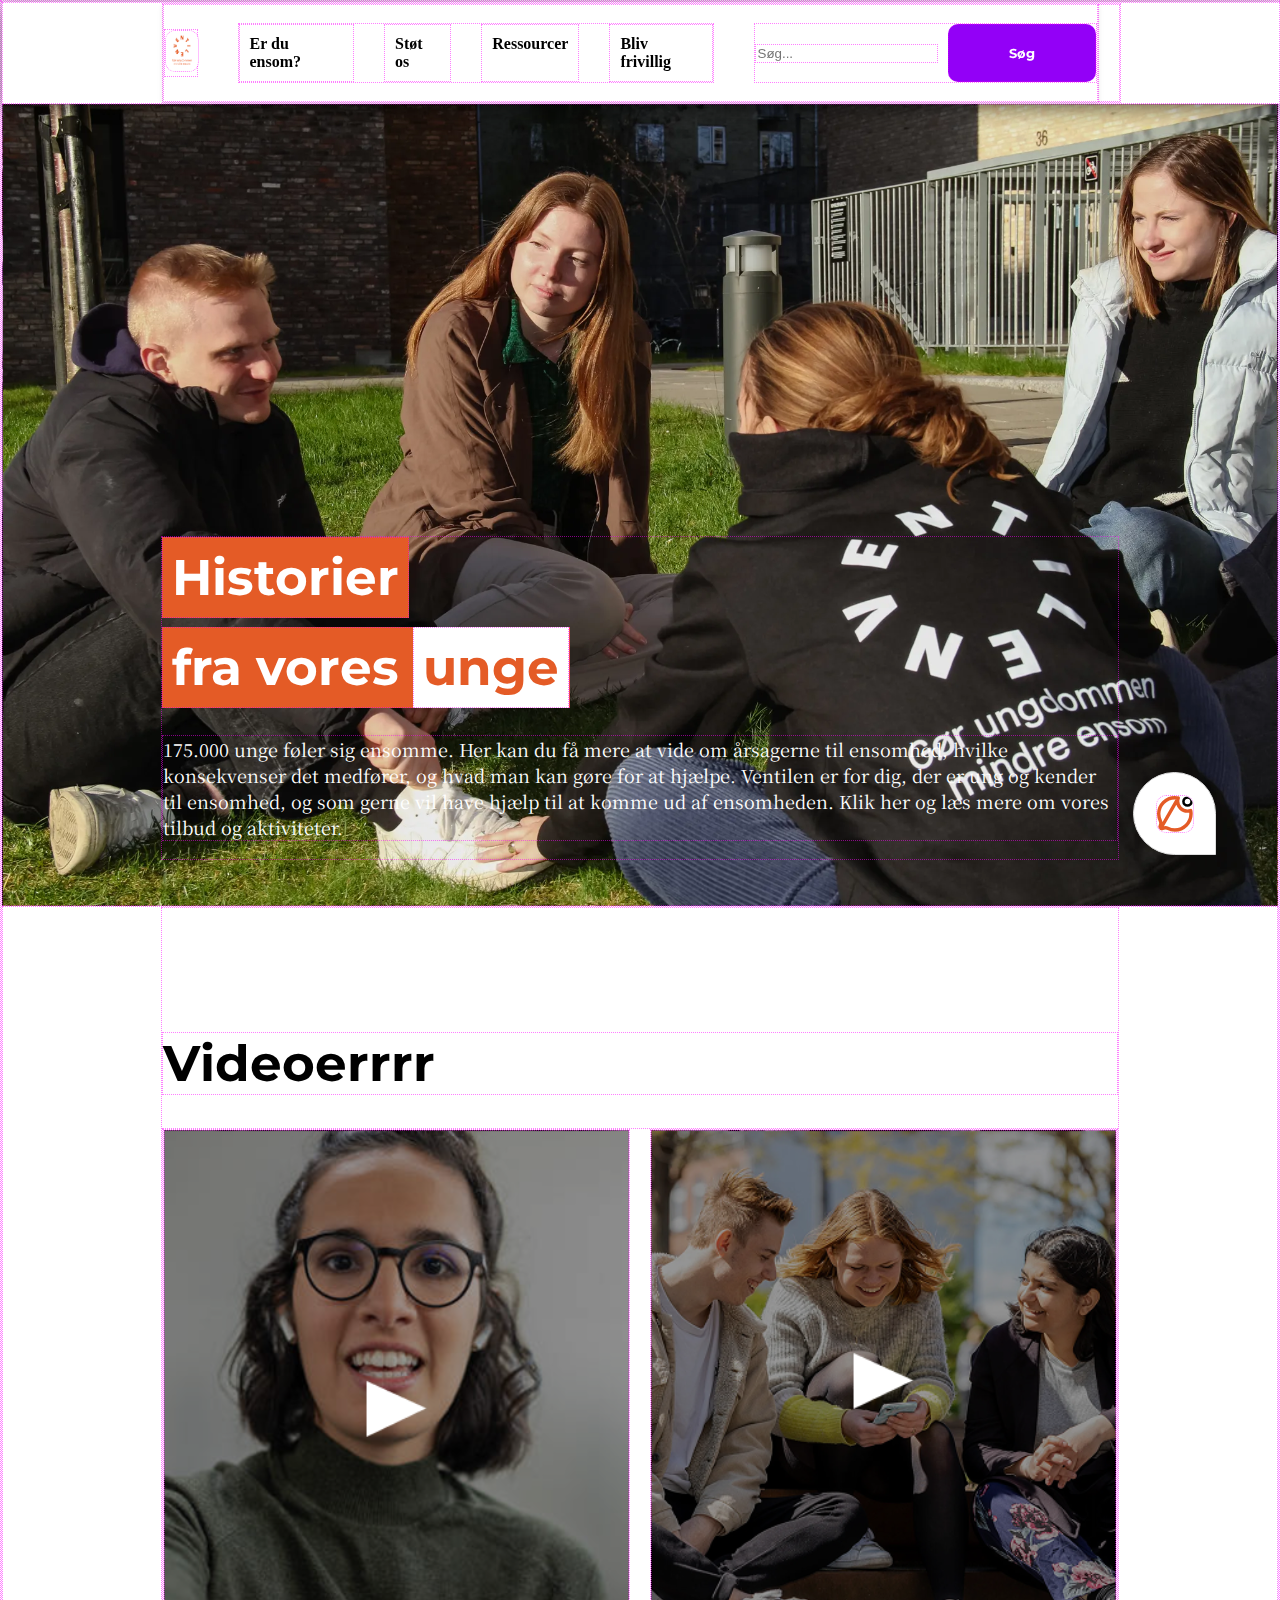
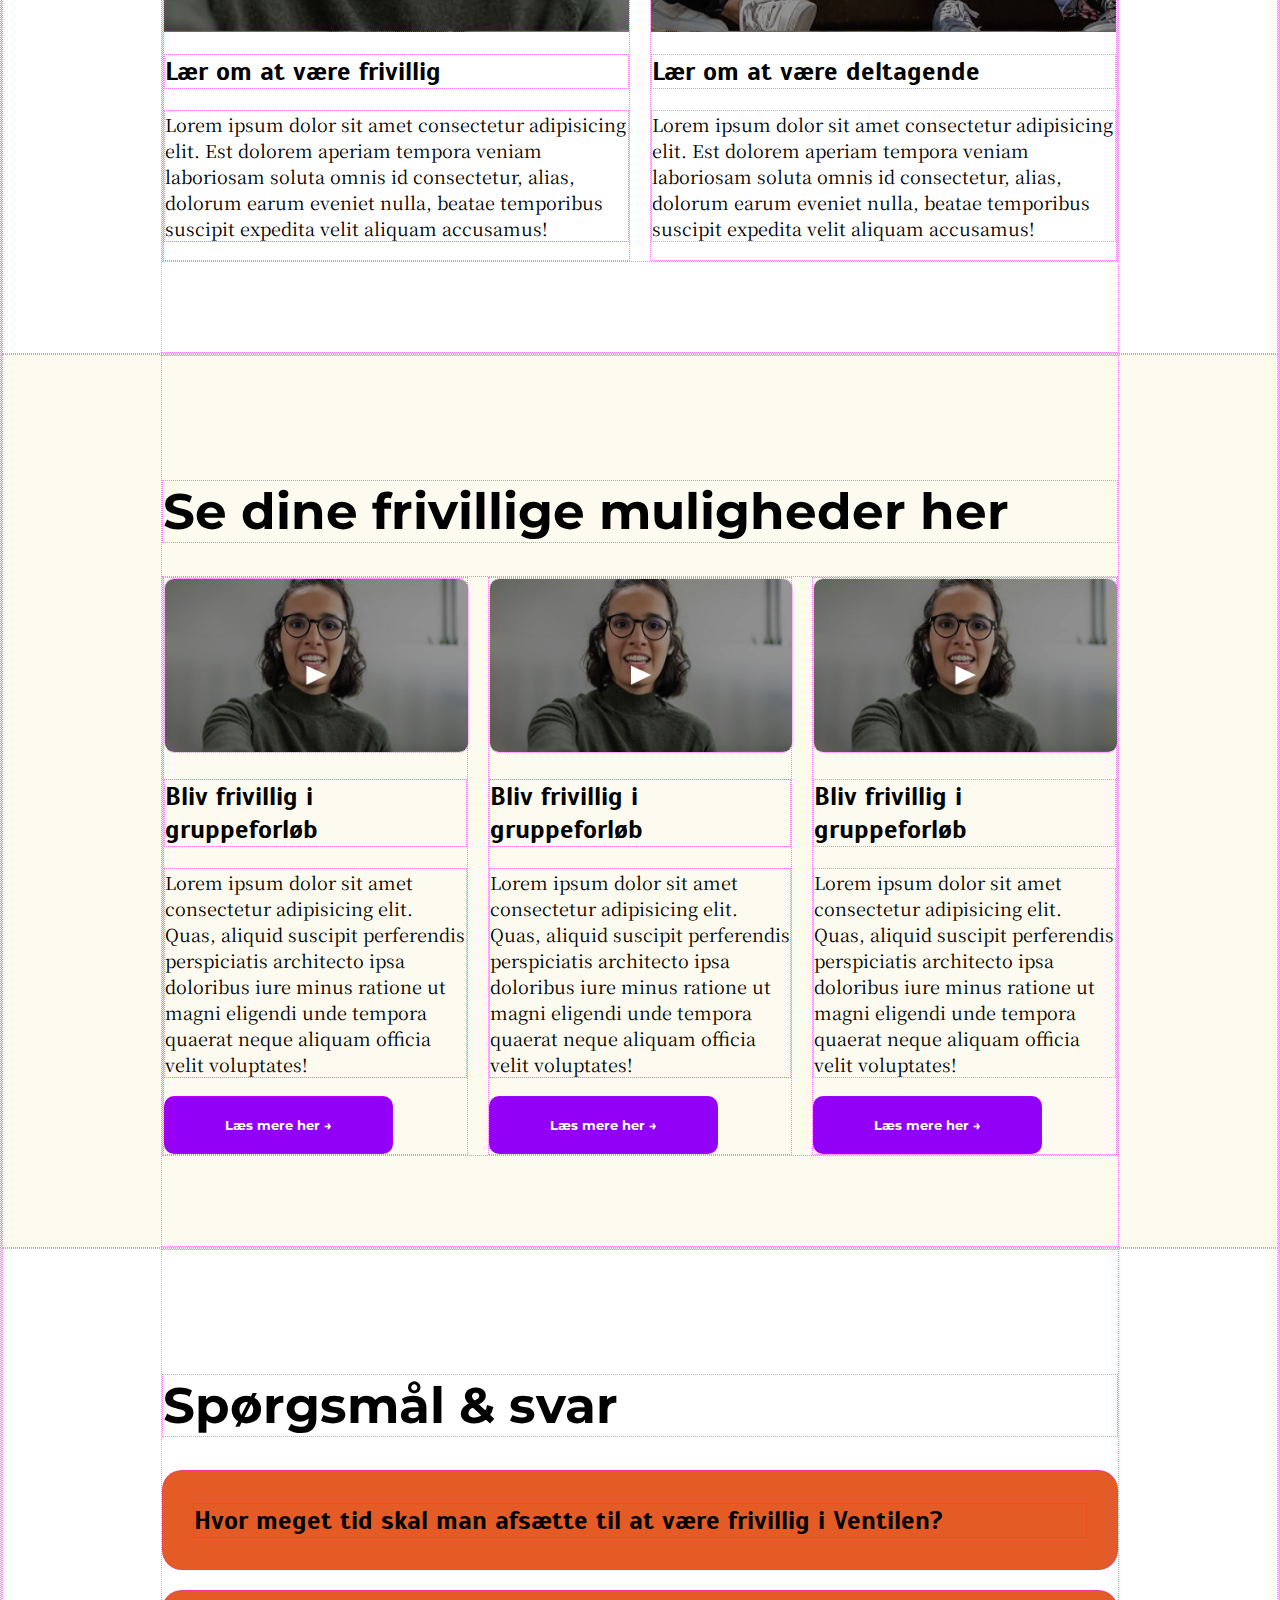
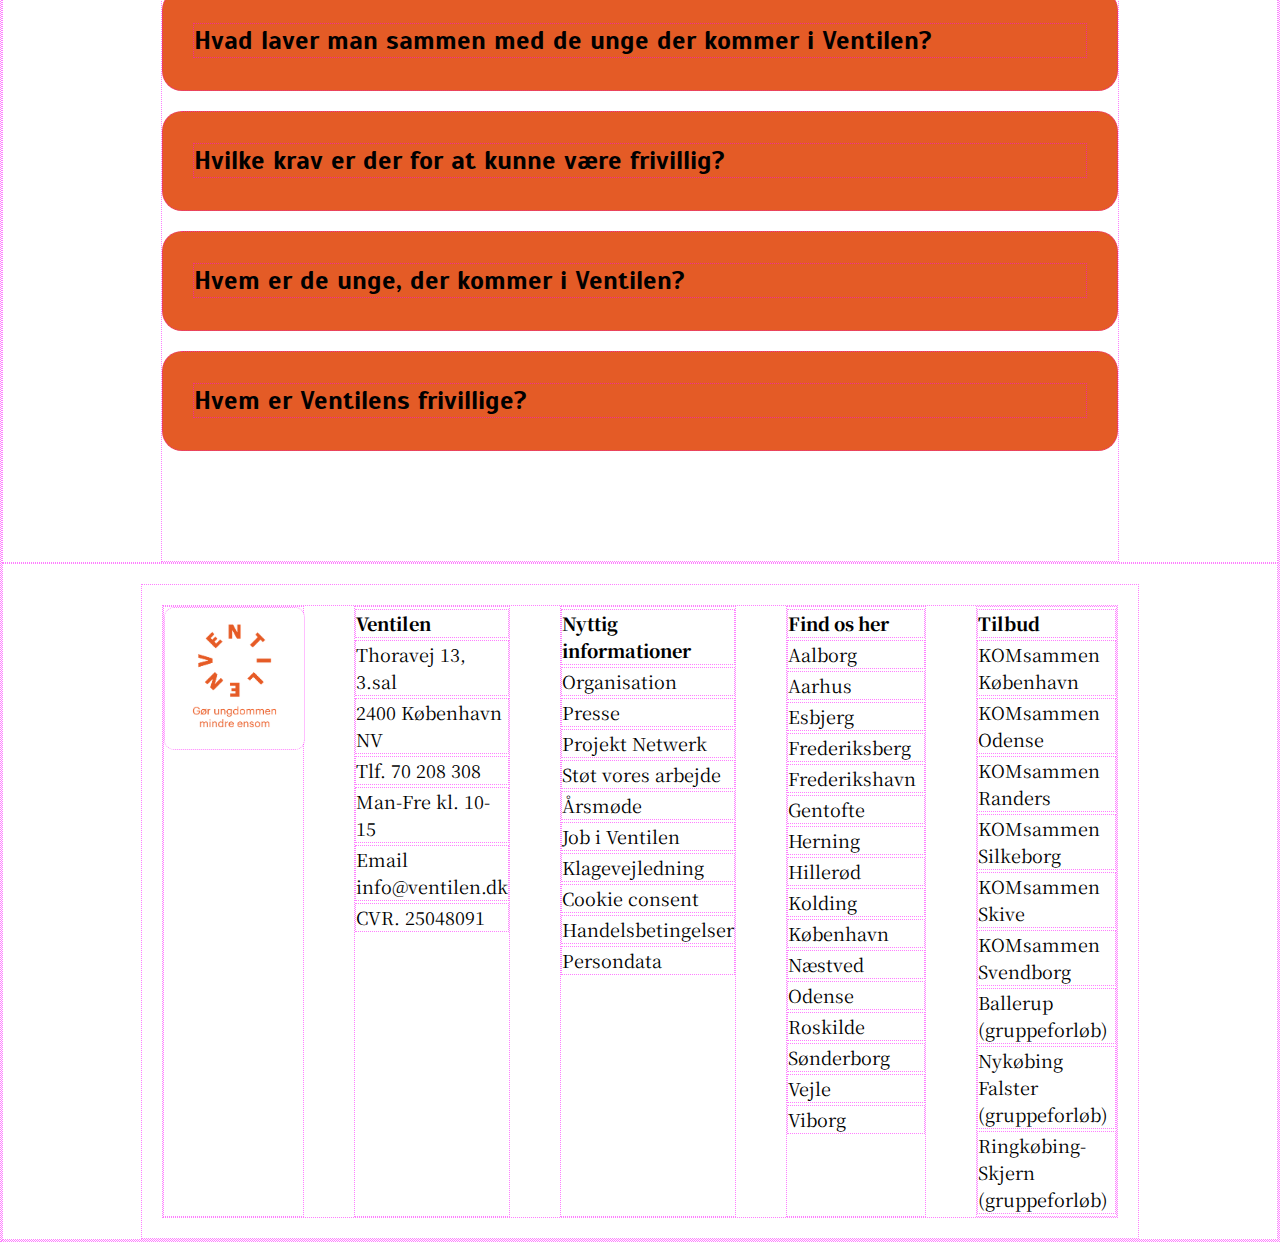
==== underside.html @ 8ce6a54a "Jeps" ====
<!DOCTYPE html>
<html lang="en">

<head>
    <script defer src="chatbox.js"></script>
    <script src="ilyas.js" defer></script>
    <script src="pernille.js" defer></script>
    <meta charset="UTF-8">
    <meta name="viewport" content="width=device-width, initial-scale=1.0">
    <title>Ventilen Forside Bogorm</title>
    <link rel="stylesheet" href="mainstylesheet.css">
    <link rel="preconnect" href="https://fonts.googleapis.com">
    <link rel="preconnect" href="https://fonts.gstatic.com" crossorigin>
    <link
        href="https://fonts.googleapis.com/css2?family=Montserrat:ital,wght@0,100..900;1,100..900&family=Noto+Serif+SC:wght@200..900&family=Scada:ital,wght@0,400;0,700;1,400;1,700&display=swap"
        rel="stylesheet">
</head>

<body>
    <!--Ilyas Start DON'T TOUCH-->
    <header>
        <section>
            <nav class="ilyasnav">
                <div class="ilyasnav__logo">
                    <img src="images/logo.png" alt="Logo">
                </div>
                <ul class="ilyasnav__menu">
                    <li class="ilyasnav__item ilyasnav__dropdown">Er du ensom?
                        <ul class="ilyasdropdown ilyasdropdown--ensom"></ul>
                    </li>
                    <li class="ilyasnav__item ilyasnav__dropdown">Støt os
                        <ul class="ilyasdropdown ilyasdropdown--stot"></ul>
                    </li>
                    <li class="ilyasnav__item ilyasnav__dropdown">Ressourcer
                        <ul class="ilyasdropdown ilyasdropdown--ressourcer"></ul>
                    </li>
                    <li class="ilyasnav__item ilyasnav__dropdown">Bliv frivillig
                        <ul class="ilyasdropdown ilyasdropdown--frivillig"></ul>
                    </li>
                </ul>
                <div class="ilyasnav__search">
                    <input type="text" id="ilyassearchInput" placeholder="Søg...">
                    <button id="ilyassearchBtn">Søg</button>
                </div>
            </nav>

            <div id="ilyasmessageBox" class="ilyasmessageBox"></div>

            <script src="ilyasuno.js"></script>

        </section>
    </header>
    <!--Ilyas Slut-->

    <div id="HeroSlideShow" class="HeroSlideShowTwo">
        <section>
            <h1>Historier</h1>
            <h1>fra vores <b>unge</b></h1>
            <p>175.000 unge føler sig ensomme. Her kan du få mere at vide om årsagerne til ensomhed, hvilke konsekvenser
                det medfører, og hvad man kan gøre for at hjælpe. Ventilen er for dig, der er ung og kender til
                ensomhed, og som gerne vil have hjælp til at komme ud af ensomheden. Klik her og læs mere om vores
                tilbud og aktiviteter.</p>
        </section>
    </div>

    <div class="videosektion">
        <section>
            <h1>Videoerrrr</h1>
            <div class="videosektion__flexbox">
                <div>
                    <div class="videosektion_video__one"></div>
                    <h2>Lær om at være frivillig</h2>
                    <p>Lorem ipsum dolor sit amet consectetur adipisicing elit. Est dolorem aperiam tempora veniam
                        laboriosam soluta omnis id consectetur, alias, dolorum earum eveniet nulla, beatae temporibus
                        suscipit expedita velit aliquam accusamus!</p>
                </div>

                <div>
                    <div class="videosektion_video__two"></div>
                    <h2>Lær om at være deltagende</h2>
                    <p>Lorem ipsum dolor sit amet consectetur adipisicing elit. Est dolorem aperiam tempora veniam
                        laboriosam soluta omnis id consectetur, alias, dolorum earum eveniet nulla, beatae temporibus
                        suscipit expedita velit aliquam accusamus!</p>
                </div>
            </div>
        </section>
    </div>

    <div class="frivilligemuligheder">
        <section>
            <h1>Se dine frivillige muligheder her</h1>
            <div class="frivilligemuligheder__flexbox">
                <div>
                    <img src="images/video1.png" alt="billed">
                    <h2>Bliv frivillig i gruppeforløb</h2>
                    <p>Lorem ipsum dolor sit amet consectetur adipisicing elit. Quas, aliquid suscipit perferendis
                        perspiciatis architecto ipsa doloribus iure minus ratione ut magni eligendi unde tempora quaerat
                        neque aliquam officia velit voluptates!</p>
                    <button>Læs mere her →</button>
                </div>
                <div>
                    <img src="images/video1.png" alt="billed">
                    <h2>Bliv frivillig i gruppeforløb</h2>
                    <p>Lorem ipsum dolor sit amet consectetur adipisicing elit. Quas, aliquid suscipit perferendis
                        perspiciatis architecto ipsa doloribus iure minus ratione ut magni eligendi unde tempora quaerat
                        neque aliquam officia velit voluptates!</p>
                    <button>Læs mere her →</button>
                </div>
                <div>
                    <img src="images/video1.png" alt="billed">
                    <h2>Bliv frivillig i gruppeforløb</h2>
                    <p>Lorem ipsum dolor sit amet consectetur adipisicing elit. Quas, aliquid suscipit perferendis
                        perspiciatis architecto ipsa doloribus iure minus ratione ut magni eligendi unde tempora quaerat
                        neque aliquam officia velit voluptates!</p>
                    <button>Læs mere her →</button>
                </div>
            </div>
        </section>
    </div>

    <!--Pernille start - Sektion FAQ-->
    <div class="faq-div">
        <section class="faq-section">

            <h1>Spørgsmål & svar</h1>


            <div class="faq-container">
                <h2 class="question">Hvor meget tid skal man afsætte til at være frivillig i Ventilen?</h2>
                <p class="answer">Vores forventninger er, at man tager ca. to vagter om måneden af 2-3 timers varighed,
                    deltager i et frivilligmøde hver måned og deltager i supervision hver anden måned og deltager i
                    supervision hver måned som udgangspunkt. Nogle måneder er der derudvoer nationale arrangementer og
                    kurser. Som ny frivillig skal man derudover på en uddannelsesdag (en hel lørdag), før man kan
                    begynde at have kontakt med de unge. Uddannelsesdagen giver dig de nødvendige redskaber og den
                    nødvendige viden for at kunne starte i Ventilen, så vi sikrer os, at du føler dig godt klædt på til
                    mødet med de unge. Ca. tre-seks måneder efter denne uddannelsesdag skal man som frivillige deltage i
                    en uddannelsesweekend, hvor man yderligere bliver klædt på til opgaven som frivillig i Ventilen.
                    Timeantallet, vi forventer, man bruger, er derfor et gennemsnit, da der i nogle måneder vi være mere
                    at lave end andre måneder. Som lokal frivillig har man i fællesskab med de andre frivillige ansvar
                    for at lave vagtplaner, lokalt SoMe- og pressearbejde og have styr på økonomien. Hvem der gør hvad,
                    bestemmer den enkelte lokale frivilliggruppe.</p>
            </div>


            <div class="faq-container">
                <h2 class="question">Hvad laver man sammen med de unge der kommer i Ventilen?</h2>
                <p class="answer">En typisk åbningsgang i Ventilen varer to-tre timer. Det er de frivilliges opgave at
                    planlægge, hvad der skal ske ved hver åbningsgang. Ventilen benytter aktiviteter som metode, så
                    derfor skal der altid laves en eller anden aktivitet sammen med de unge, der kommer i tilbuddet. Det
                    kan være at man laver mad sammen, at man tager i biografen sammen, at man går en tur sammen eller
                    laver en bevægelsesaktivitet sammen. Fælles for alle aktiviteter er, at det er aktiviteter man også
                    ville kunne lave med andre uden for Ventilen. Derudover forsøger de frivillige at benytte
                    lokalområdets faciliteter så meget som muligt, for at give de unge et indblik i, hvad man som ung
                    kan lave i sit lokalområde. Der er også mulighed for at de unge selv kan komme med forslag og ønsker
                    til aktiviteter, så vi hele tiden sikrer os, at valget af aktiviteter er interessant og relevant for
                    de unge, der benytter sig at Ventilens tilbud.</p>
            </div>

            <div class="faq-container">
                <h2 class="question">Hvilke krav er der for at kunne være frivillig?</h2>
                <p class="answer">Som lokal frivillig i Ventilen skal du være mellem 17 og 35 år. Ventilen har et
                    princip om ung-til-ung, så de frivillige kan møde de unge i øjenhøjde. Vi har mange forskellige
                    frivillige i Ventilen. Nogen studerer, andre arbejder i et håndværksfag eller er uddannet pædagoger.
                    Alle er velkomne som frivillige i Ventilen! Man kan dog ikke have ungekontakt, hvis man til dagligt
                    arbejder professionelt med Ventilens Danmarks målgruppe. Ved tvivlsspørgsmål så kontakt Ventilen
                    Danmarks sekretariat via info@ventilen.dk eller 70 208 308.</p>
            </div>

            <div class="faq-container">
                <h2 class="question">Hvem er de unge, der kommer i Ventilen?</h2>
                <p class="answer">De unge i Ventilen er alle slags unge fra hele landet. Fælles for dem er, at
                    ensomheden er deres primære udfordring og de søger derfor et trygt fællesskab at indgå i. De fleste
                    af de unge er på landsplan mellem 19-24 år og de fordeler sig nogenlunde lige i forhold til køn.</p>
            </div>

            <div class="faq-container">
                <h2 class="question">Hvem er Ventilens frivillige?</h2>
                <p class="answer">Ventilens frivillige er unge mennesker mellem 17 og 35 år. De fleste frivillige er i
                    starten eller midten af 20’erne. Mange frivillige er under uddannelse og der er også en del på
                    arbejdsmarkedet inden for mange forskellige fagområder. Der er derfor ikke én bestemt type af
                    frivillige i Ventilen, men mange forskellige unge med forskellige baggrunde. Fælles for dem er, at
                    de alle sammen har lyst til at gøre en forskel for unge, der føler sig ensomme, at de værdsætter
                    fællesskabet og de gode oplevelser, og at de prioriterer at bruge en portion af deres fritid på at
                    engagere sig i det frivillige arbejde i Ventilen. Ventilen er summen af sine frivillige, og de er
                    derfor vigtige grundsten i Ventilens arbejde for at gøre ungdommen mindre ensom.</p>
            </div>

        </section>
    </div>

    <!--Pernille slut - Sektion FAQ-->

    <div id="chatbox">
        <img src="images/chatsvg.svg" id="chatbox__chaticon" onclick="openUp()">
        <div id="chatbox__closeandlogo">
            <a onclick="openUp()">X</a>
            <img src="images/ventilenisoleret.svg">
        </div>
        <div id="chatbox__messagesection">

        </div>
        <div id="chatbox__write">
            <form onsubmit="addMessageYou(event)">
                <input type="text" id="chatbox__writeinput" placeholder="Skriv her..." />
                <button type="submit">Send</button>
            </form>
        </div>
    </div>

    <footer class="footer">
        <section class="footer-container">

            <div class="footer-right">


                <div class="footer-column left">
                    <img src="images/ventilenlogo.png" alt="Billede af Ventilens logo">
                </div>

                <div class="footer-column">
                    <p style="font-weight: 800;">Ventilen</p>
                    <p>Thoravej 13, 3.sal</p>
                    <p>2400 København NV</p>
                    <p>Tlf. 70 208 308</p>
                    <p>Man-Fre kl. 10-15</p>
                    <p>Email info@ventilen.dk</p>
                    <p>CVR. 25048091</p>
                </div>

                <div class="footer-column">
                    <p style="font-weight: 800;">Nyttig informationer</p>
                    <p>Organisation</p>
                    <p>Presse</p>
                    <p>Projekt Netwerk</p>
                    <p>Støt vores arbejde</p>
                    <p>Årsmøde</p>
                    <p>Job i Ventilen</p>
                    <p>Klagevejledning</p>
                    <p>Cookie consent</p>
                    <p>Handelsbetingelser</p>
                    <p>Persondata</p>

                </div>

                <div class="footer-column">
                    <p style="font-weight: 800;">Find os her</p>
                    <p>Aalborg</p>
                    <p>Aarhus</p>
                    <p>Esbjerg</p>
                    <p>Frederiksberg</p>
                    <p>Frederikshavn</p>
                    <p>Gentofte</p>
                    <p>Herning</p>
                    <p>Hillerød</p>
                    <p>Kolding</p>
                    <p>København</p>
                    <p>Næstved</p>
                    <p>Odense</p>
                    <p>Roskilde</p>
                    <p>Sønderborg</p>
                    <p>Vejle</p>
                    <p>Viborg</p>
                </div>

                <div class="footer-column">
                    <p style="font-weight: 800;">Tilbud</p>
                    <p>KOMsammen København</p>
                    <p>KOMsammen Odense</p>
                    <p>KOMsammen Randers</p>
                    <p>KOMsammen Silkeborg</p>
                    <p>KOMsammen Skive</p>
                    <p>KOMsammen Svendborg</p>
                    <p>Ballerup (gruppeforløb)</p>
                    <p>Nykøbing Falster (gruppeforløb)</p>
                    <p>Ringkøbing-Skjern (gruppeforløb)</p>

                </div>
            </div>
        </section>
    </footer>
</body>

</html>
---- mainstylesheet.css ----
/* Kommentar */
/* Style Style REGLER */
html,
body {
    margin: 0;
    padding: 0;
}

p {
    /* Brødtekst regl */
    font-family: "Noto Serif SC", serif;
    font-weight: normal;
    font-size: 18px;
}

h1 {
    /* Overskrift regl */
    font-family: "Montserrat", sans-serif;
    font-weight: bold;
    font-size: 50px;
}

h2 {
    /* Mellemrubrik til brødteskt regl */
    font-family: "Scada", sans-serif;
    font-weight: bold;
    font-size: 26px;
}

button {
    font-family: "Montserrat", sans-serif;
    font-weight: bold;
    padding: 20px 60px 20px 60px;
    border-radius: 10px;
    background-color: #9300F7;
    color: white;
}

img {
    max-width: 100%;
    max-height: 100%;
    border-radius: 10px;
}

svg {
    max-width: 100%;
    max-height: 100%;
}

/* ----------------- */


/* Ilyas start DON'T TOUCH*/
.ilyasbody {
    margin: 0;
    font-family: Arial, sans-serif;
    background-color: #f6f6f6;
  }
  
  .ilyasnav {
    display: flex;
    justify-content: center;
    align-items: center;
    gap: 40px;
    background-color: #ffffff;
    box-shadow: 0 2px 6px rgba(0,0,0,0.1);
    position: relative;
    z-index: 10;
    padding: 10px 0;
  }
  
  .ilyasnav__logo img {
    height: 40px;
    margin-right: 30px;
  }
  
  .ilyasnav__menu {
    display: flex;
    gap: 30px;
    list-style: none;
    padding: 0;
    margin: 0;
  }
  
  .ilyasnav__item {
    position: relative;
    padding: 10px;
    cursor: pointer;
    font-weight: bold;
    transition: color 0.3s ease;
  }
  
  .ilyasnav__item:hover {
    color: #000000;
  }
  
  .ilyasdropdown {
    display: none;
    position: absolute;
    top: 40px;
    left: 0;
    background-color: #ffffff;
    border: 1px solid #ddd;
    padding: 10px;
    min-width: 200px;
    box-shadow: 0 2px 8px rgba(0,0,0,0.1);
    z-index: 100;
  }
  
  .ilyasnav__item:hover .ilyasdropdown,
  .ilyasdropdown:hover {
    display: block;
  }
  
  .ilyasdropdown__item {
    padding: 8px;
    display: flex;
    align-items: center;
    gap: 10px;
    transition: background 0.3s ease;
  }
  

  .ilyasdropdown__item.highlight {
    background-color: #fff481; 
    color: #000000; 
  }
  
  .ilyasdropdown__item:hover {
    background-color: #eef9ff;
  }
  
  .ilyasdropdown__img {
    width: 40px;
    height: 40px;
    object-fit: contain;
    border-radius: 5px;
    transition: transform 0.3s ease;
  }
  
  .ilyasdropdown__img:hover {
    transform: scale(1.1);
  }
  
  .ilyasnav__search {
    display: flex;
    align-items: center;
    gap: 10px;
  }
  
  .ilyasmessageBox {
    text-align: center;
    padding: 10px;
    color: red;
    font-weight: bold;
  }
  
  
/* Ilyas slut */

/*Pernille style starter her for FAQ */

.faq-div {
    background-color: #FFFFFF;
}

.faq-section {
    padding: 10vh 0vh 10vh 0vh;
    flex-direction: column;
}

.question {
    cursor: pointer;
}

.faq-container {
    background-color: #E45B26;
    border-radius: 20px;
    padding: 10px 30px 10px 30px;
    margin-bottom: 20px;
    transition: opacity 0.2s ease 
}

.faq-container:hover:not(.active) {
    background: #f6a484; /*farve når musen holdes hen over boksen */
}

.faq-container.active {
    background-color: #E45B26;
}

.answer {
    display: none;
    margin-top: 10px; /*afstand fra tekst og overskrift*/
    color: #000000; /*farve på paragraph teksten inden i boksen*/
}

/*Pernille style slutter her for FAQ */

* {border: 1px dotted rgb(255, 0, 255, 0.5);}

.videosektion section {
    padding: 10vh 0vh 10vh 0;
    display: flex;
    flex-direction: column;
}

.videosektion section div {
    flex: 1;
}

.videosektion__flexbox {
    display: flex;
    flex-direction: row;
    gap: 20px;
}

.videosektion_video__one {
    background-image: url(images/video1.png);
    background-size: cover;
    background-position: center;
    height: 500px;
    margin-bottom: 20px;
}
.videosektion_video__two {
    background-image: url(images/video2.png);
    background-size: cover;
    background-position: center;
    height: 500px;
    margin-bottom: 20px;
}

.frivilligemuligheder {
    background-color: #FDFBEF;
}

.frivilligemuligheder section {
    padding: 10vh 0vh 10vh 0vh;
    display: flex;
    flex-direction: column;
}

.frivilligemuligheder__flexbox {
    display: flex;
    flex-direction: row;
    gap: 20px;
}

header {
    z-index: 9999;
    filter: drop-shadow(0px 5px 10px rgb(0, 0, 0, 0.5));
    background-color: white;
    height: 100px;
    width: 100%;
    display: flex;
    justify-content: center;

}

section {
    /* ALT INDHOLD HAR SAMME BREDTE, ÆNDRE MIG HVIS DU VIL ÆNDRE HELE BREDTEN */
    width: 75%;
    margin: 0 auto;
    display: flex;
}

header section div {
    flex: 1;
    align-content: center;
}

#HeroSlideShow {
    background-image: url(images/Ventilen-6041-scaled.webp);
    background-size: cover;
    background-position: center;
    height: 800px;
    display: flex;
    flex-direction: column;
    justify-content: flex-end;
}

#HeroSlideShow section {
    display: flex;
    flex-direction: column;
    gap: 1vh;
    justify-content:first baseline;
    align-items: start;
    margin-bottom: 5vh;
    color: white;
}

#HeroSlideShow section h1 {
    margin: 0;
    display: inline-block;
    background-color: #E45B26;
    color: white;
    padding: 1vh;
}

#HeroSlideShow section b {
    margin-right: -1vh;
    font-weight: bold;
    background-color: white;
    color: #E45B26;
    padding: 1vh;
}

.HeroSlideShowTwo {
    background-image: url(images/IMG_6081.webp) !important;
}

#DeltagEllerFrivilligSektion {
    text-align: center;
    display: flex;
    flex-direction: row;
    justify-content: center;
    align-content: center;
    margin: auto;
    background-color: #FDFBEF;
    padding: 10vh 0 10vh 0;
    width: 100%;
}

#DeltagEllerFrivilligSektion__Sektioner img {
    height: 350px;
    width: 100%;
    object-fit: cover;
    object-position: 0% 35%;
}

#DeltagEllerFrivilligSektion section {
    display: flex;
    flex-direction: column;
}


#DeltagEllerFrivilligSektion__Sektioner {
    display: flex;
    flex-direction: row;
    gap: 20px;
    text-align: left;
}

#DeltagEllerFrivilligSektion__Sektioner div {
    flex: 1;
    background-color: orange;
    color: white;
    border-radius: 2vh;
    padding: 4vh 2vh 4vh 2vh;
}

#HistorieFraFrivilligSektion {
    padding: 10vh 0 10vh 0;
    display: flex;
    flex-direction: row;
    width: 100%;
}

#HistorieFraFrivilligSektion section div {
    display: flex;
    flex-direction: column;
    align-content: center;
    justify-content: center;
    flex: 1;
}

#HistorieFraFrivilligSektion section>div:nth-child(2) {
    padding-left: 5vh;
}

#OmVentilenSektion {
    width: 100%;
    background-color: #E45B26;
    color: white;
    padding: 10vh 0 10vh 0;
}

#OmVentilenSektion section {
    display: flex;
    flex-direction: column;
}

#OmVentilenSektion button {
    width: 30%;
}

#OmVentilenSektion__Image {
    background-image: url(images/billederafdeunge.webp);
    background-size: cover;
    background-position: 0% 25%;
    height: 400px;
    border-radius: 10px;
}

/* Chat box... */
#chatbox {
    padding: .5vh;
    width: 8vh;
    height: 8vh;
    background-color: white;
    border-radius: 10vh 10vh 0vh 10vh;
    position: fixed;
    right: 5%;
    bottom: 5%;
    display: flex;
    flex-direction: column;
    text-align: center;
    transition: all cubic-bezier(.81, .15, .47, 1.57) .5s;
    border: 1px solid gainsboro;
}


#chatbox.chatbox__udvidet {
    border: 5px solid black;
    padding: 5vh;
    width: 80vh;
    height: 60vh;
}

#chatbox div {
    transform: scale(0);
    display: none;
}

#chatbox.chatbox__udvidet div {
    transform: scale(1);
    display: flex;
}

#chatbox__chaticon {
    max-width: 50%;
    max-height: 50%;
    margin: auto;
    display: flex;
}

#chatbox__closeandlogo {
    height: 10vh;
    display: none;
    justify-content: space-between;
    margin-bottom: 50px;
}

#chatbox__write {
    height: 5vh;
    display: flex;
    flex-direction: row;
}


#chatbox input {
    width: 90%;
    border: 0px solid;
    outline: none;
    padding: 1vh;
    background-color: gainsboro;
    border-radius: 1vh 0vh 0vh 1vh;

}

#chatbox__write input {
    flex: 75%;
}


#chatbox__write button {
    padding: 2vh;
    width: 25%;
    flex: 25%;
    border-radius: 0vh 1vh 1vh 0vh;
}

#chatbox__write form {
    width: 100%;
    display: flex;
    flex-direction: row;
}

#chatbox__messagesection {
    flex: 50%;
    width: 100%;
    margin-bottom: 20px;
    overflow-y: scroll;
    overflow-x: hidden;
    flex-direction: column;
    display: flex;
    justify-content: flex-start;
    align-content: flex-start;
}

#chatbox__messagesection::-webkit-scrollbar {
    width: 0;
    /* Remove scrollbar width */
    height: 0;
    /* Remove scrollbar height */
}

.chatbox__messagerobot {
    margin-right: 20px;
    border-radius: 1.5vh;
    animation: messagebox 0.5s 1 cubic-bezier(.97,0,.83,.67);
    display: flex;
    justify-content: flex-start;
    text-align: right !important;
    background-color: #E45B26;
    padding-right: 2vh;
    padding-left: 2vh;
    margin-bottom: 20px;
    color: white;
    width: 93%;
    word-break: break-word;
    overflow-wrap: break-word;
    white-space: normal;
}

.chatbox__messageyou {
    border-radius: 1.5vh;
    display: flex;
    flex-direction: column-reverse;
    justify-content: flex-end;
    text-align: right !important;
    background-color: #9300F7;
    padding-top: 2vh;
    padding-right: 2vh;
    padding-left: 2vh;
    color: white;
    margin-bottom: 20px;
    margin-left: 20px;
    width: 93%;
    word-break: break-word;
    overflow-wrap: break-word;
    white-space: normal;
}

.chatbox__messagefaq {
    opacity: 50%;
    border-radius: 1.5vh;
    display: flex;
    text-align: right !important;
    background-color: rgb(0, 0, 0, 0);
    border: 2px solid #E45B26;
    padding-right: 2vh;
    padding-left: 2vh;
    color: #E45B26;
    margin-bottom: 10px;
    width: 93%;
    word-break: break-word;
    overflow-wrap: break-word;
    white-space: normal;
}

.chatbox__messageyou span {
    margin-bottom: -20px;
    opacity: 75%;
}


@keyframes messagebox {
    0% {transform: scale(0);}
    100% {transform: scale(1);}
}


/* Her begynder footer styling */


.footer-container {
    display: flex;
    justify-content: space-between;
    /* Gør kolonnerne jævnt fordelt */
    flex-direction: row;
    margin: 0 auto;
    /* Centrerer footeren */
    padding: 20px;
    margin-top: 20px;
}


.footer-right {
    flex: 1;
    display: flex;
    gap: 50px;
    /* Justér afstanden mellem kolonnerne */
    margin-left: auto;
    /*Får kolonnerne til at være i højre side af footer */
}

.footer-column {
    flex: 1;
    /* Sørger for at kolonnerne fylder lige meget */
    /* Forhindrer at de bliver for smalle */
}

.footer-column p {
    margin: 2px 0;
    line-height: 1.5;
}


@media (max-width: 900px) {
    .footer-container {
        flex-direction: column;
        /* Skift til kolonne på mindre skærme */
        text-align: center;
    }

    .footer-column.left {
        text-align: center;
        margin-bottom: 20px;
    }

    .footer-right {
        flex-direction: column;
        /* Sæt elementerne under hinanden */
        gap: 20px;
        /* Reducér mellemrum */
    }

    .footer-column {
        text-align: center;
        /* Justere tekst til højre */
    }
}
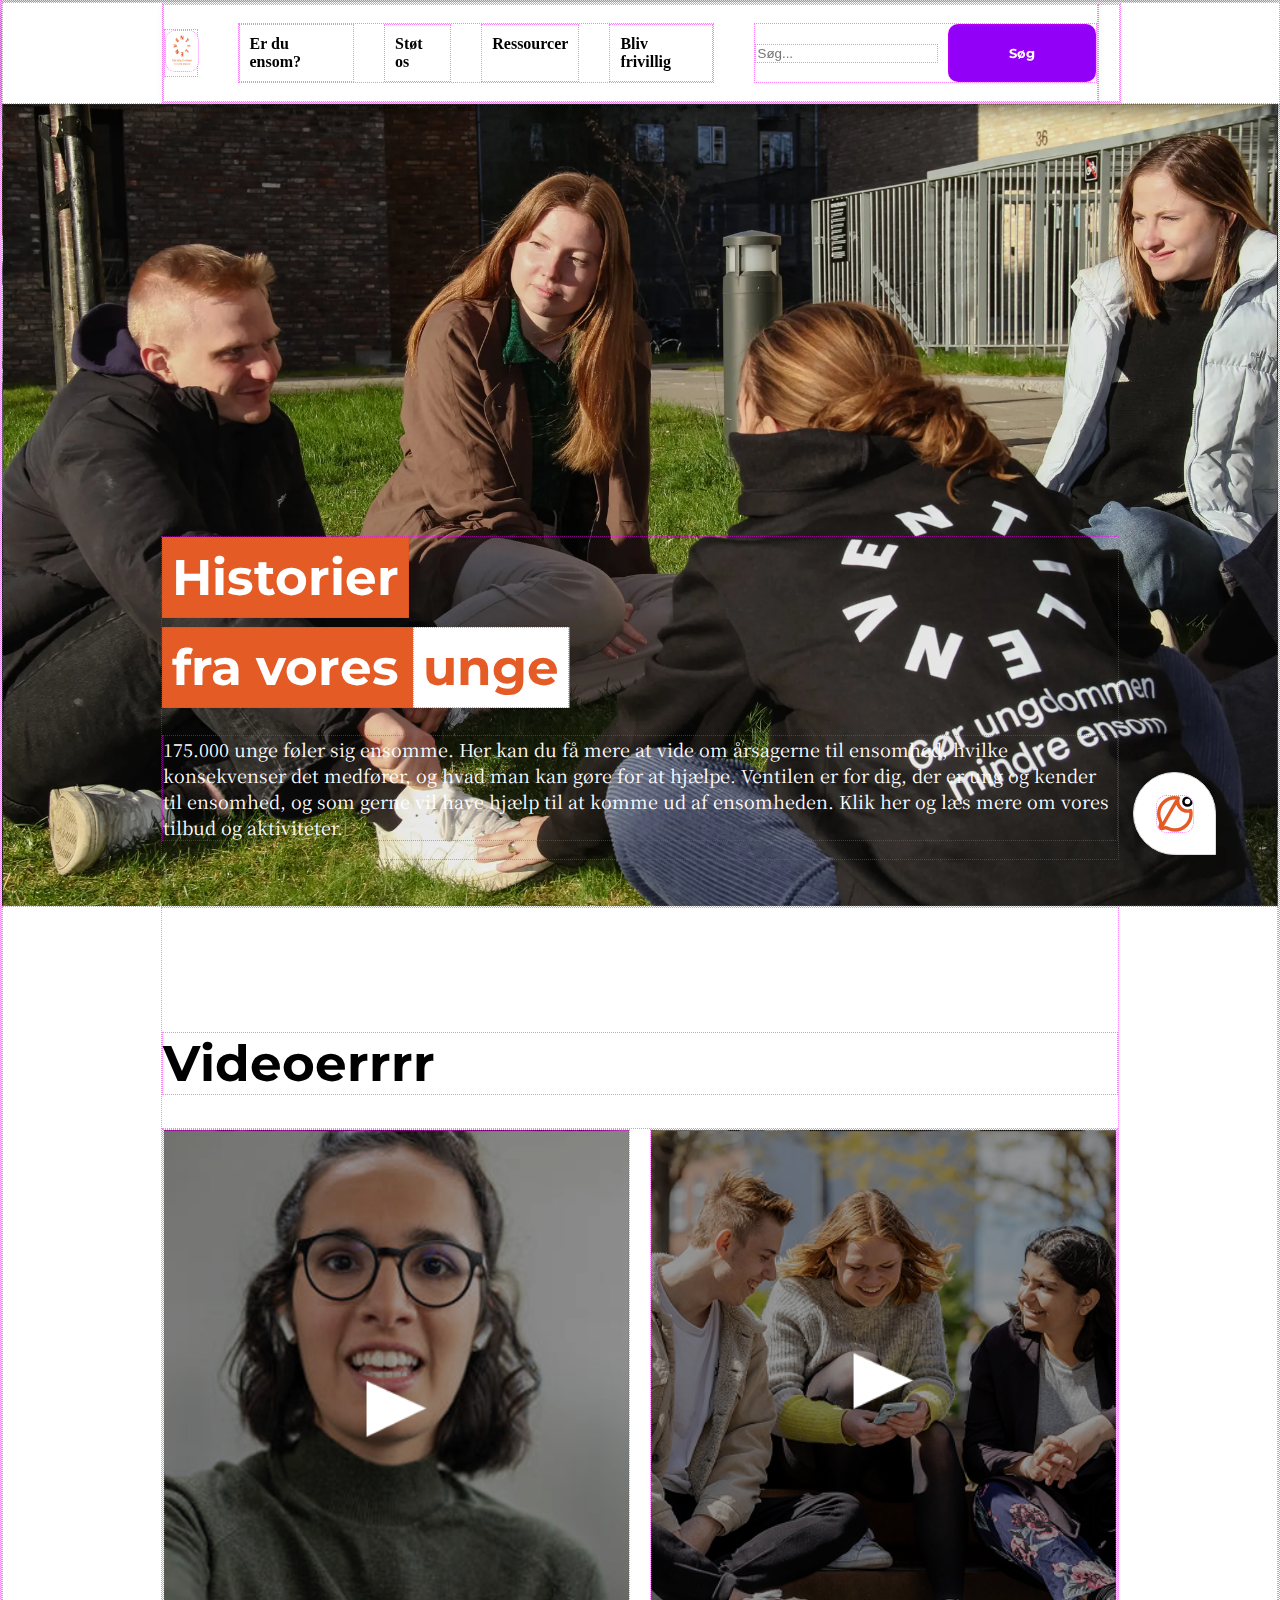
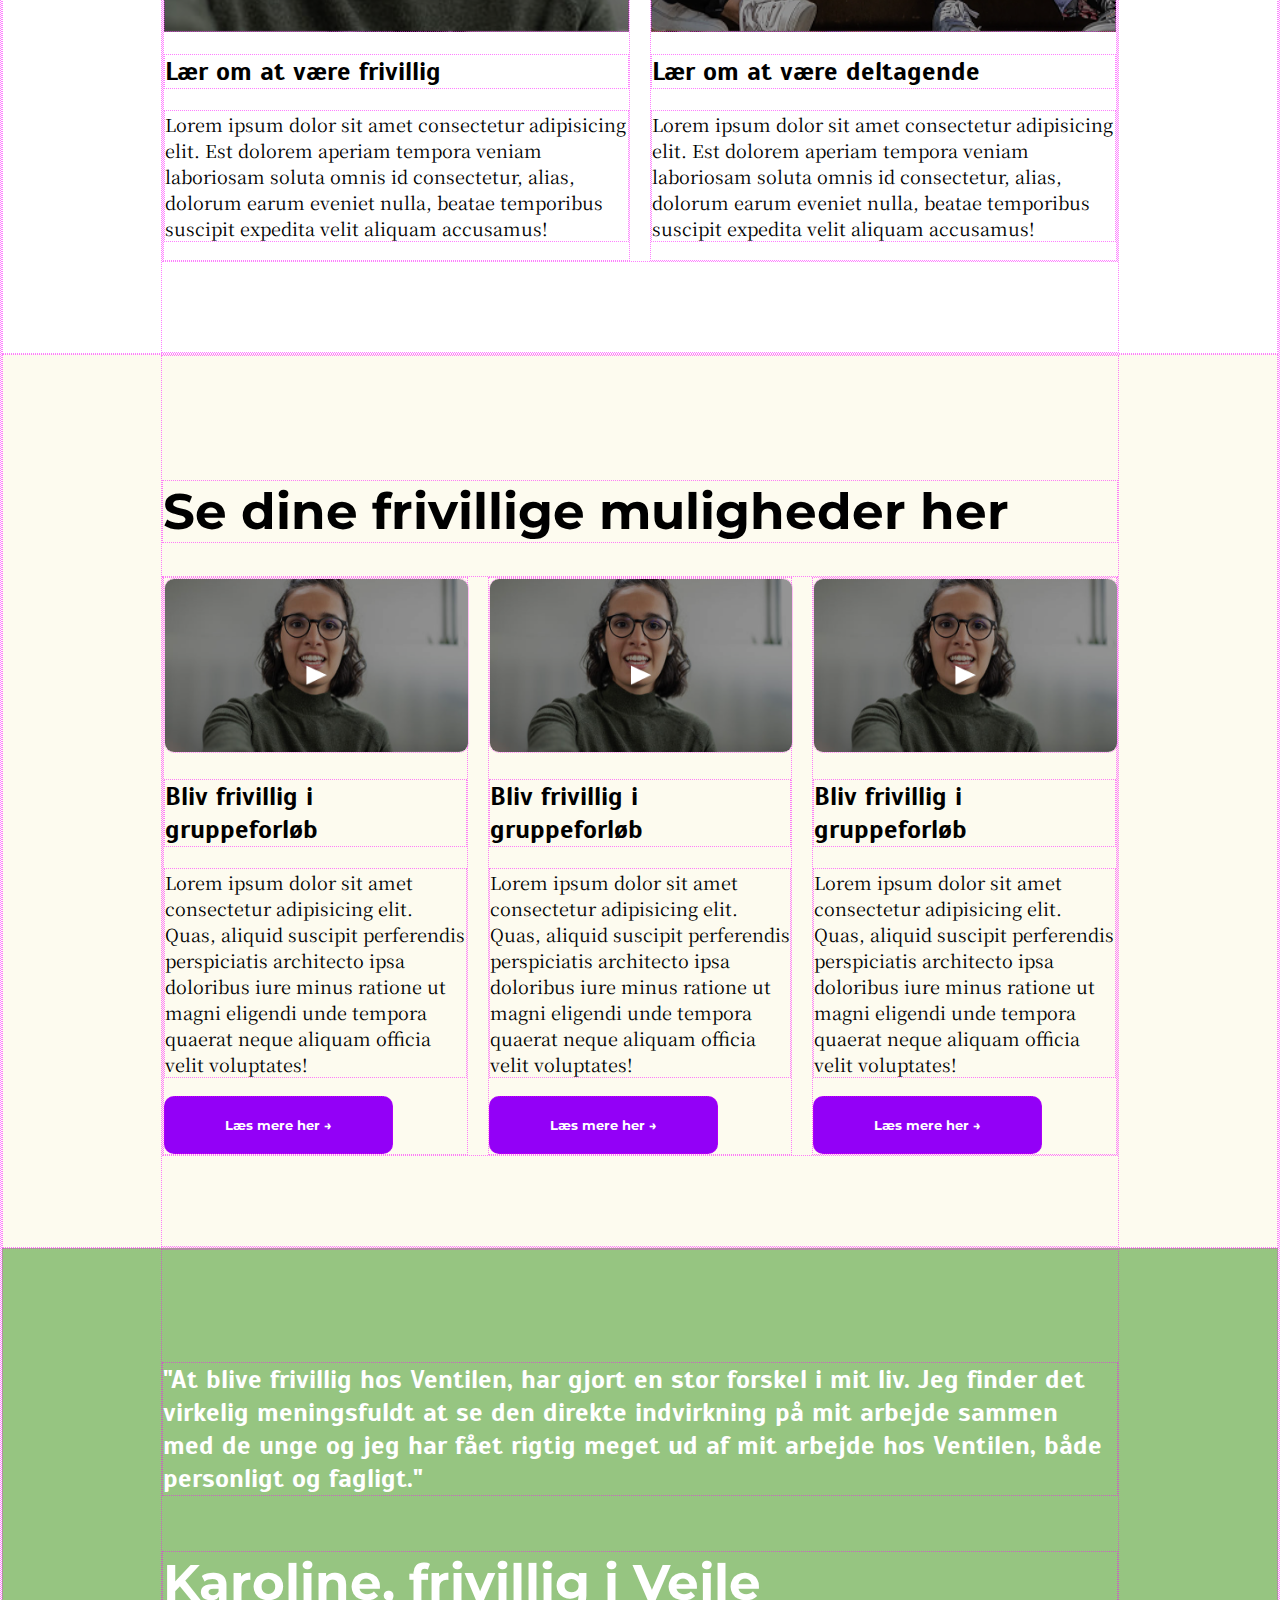
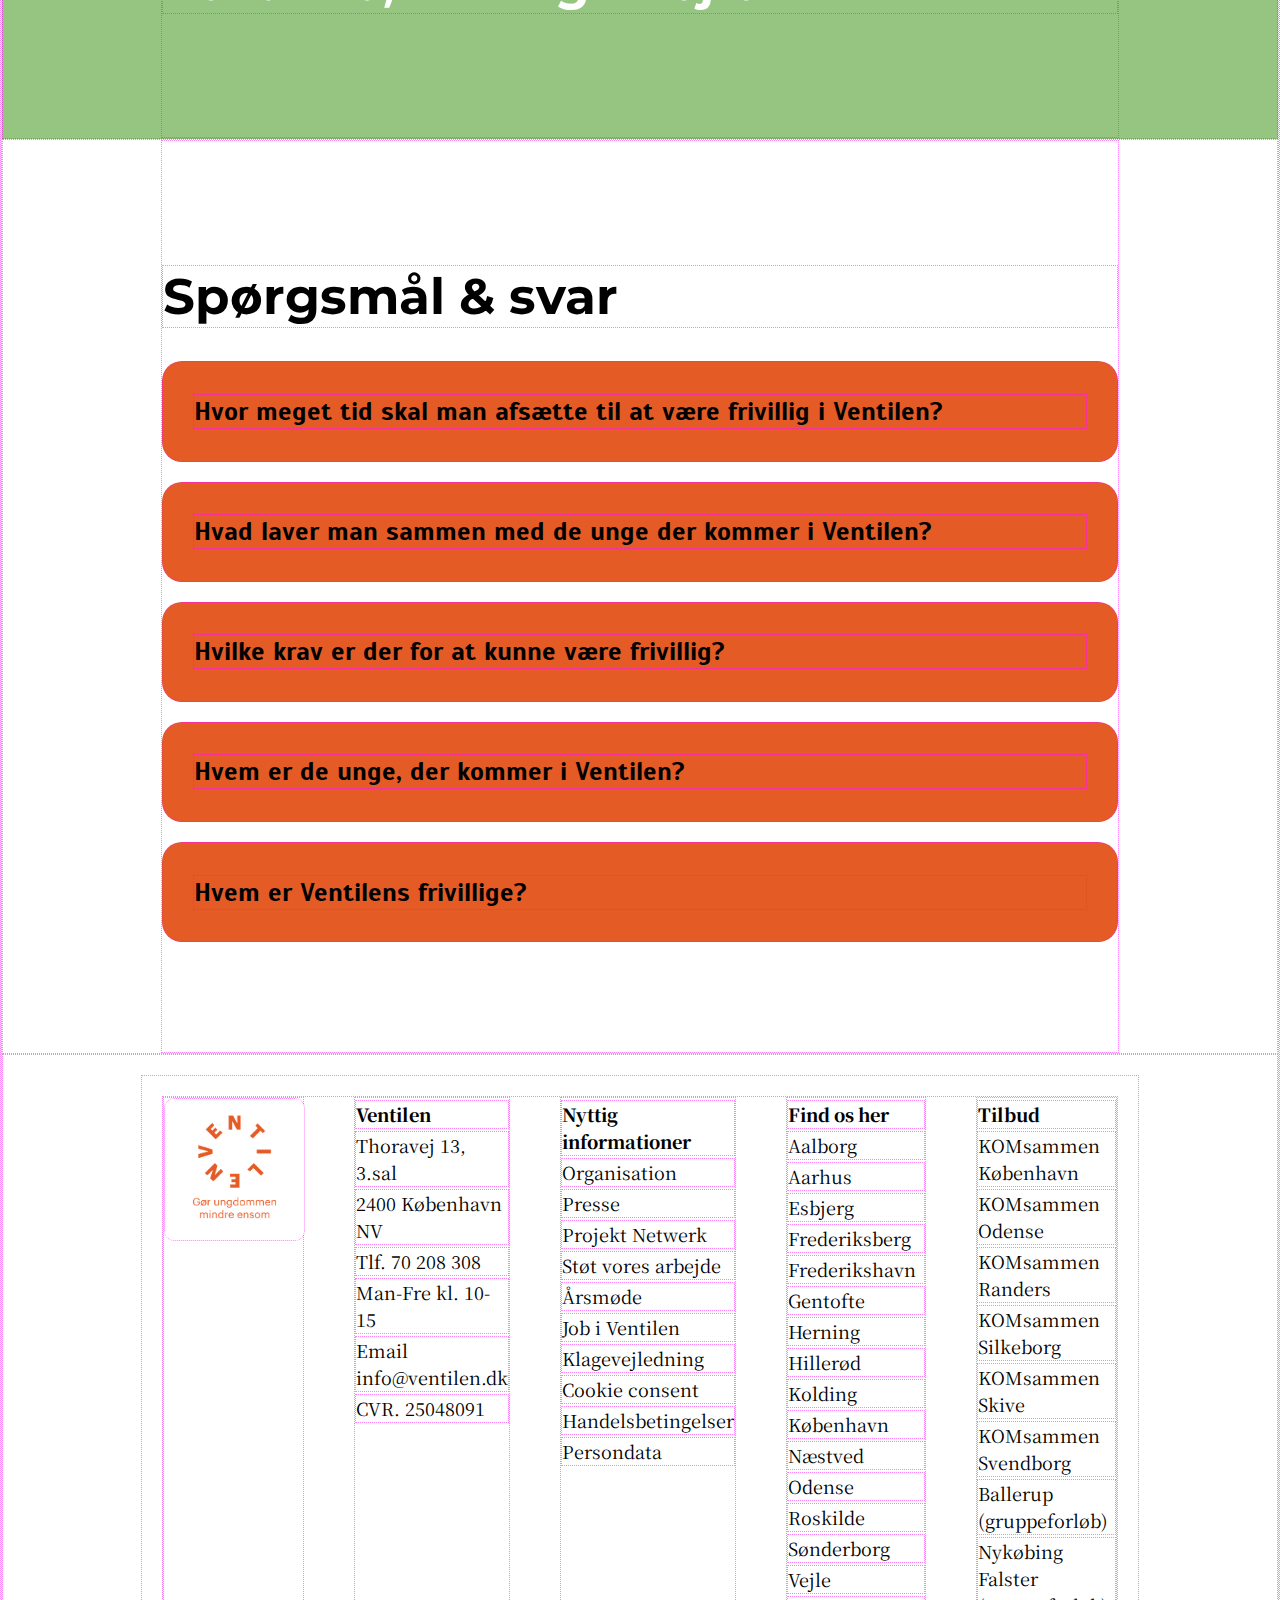
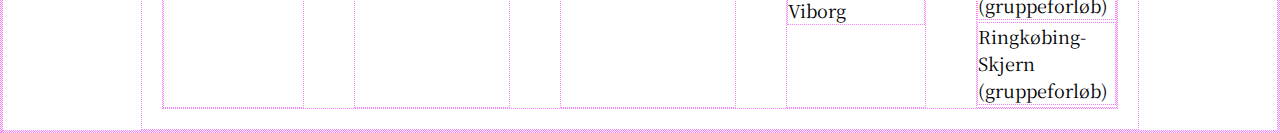
==== commit 66d1370a: "Citat" ====
--- a/underside.html
+++ b/underside.html
@@ -115,6 +115,13 @@
                     <button>Læs mere her →</button>
                 </div>
             </div>
+        </section>
+    </div>
+
+    <div class="citatboks">
+        <section>
+            <h2>"At blive frivillig hos Ventilen, har gjort en stor forskel i mit liv. Jeg finder det virkelig meningsfuldt at se den direkte indvirkning på mit arbejde sammen med de unge og jeg har fået rigtig meget ud af mit arbejde hos Ventilen, både personligt og fagligt."</h2>
+            <h1>Karoline, frivillig i Vejle</h1>
         </section>
     </div>
 
--- a/mainstylesheet.css
+++ b/mainstylesheet.css
@@ -246,6 +246,18 @@
     gap: 20px;
 }
 
+.citatboks {
+    background-color: #96C581;
+    color: white;
+}
+
+.citatboks section {
+    display: flex;
+    gap: 0px;
+    flex-direction: column;
+    padding: 10vh 0vh 10vh 0vh;
+}
+
 header {
     z-index: 9999;
     filter: drop-shadow(0px 5px 10px rgb(0, 0, 0, 0.5));
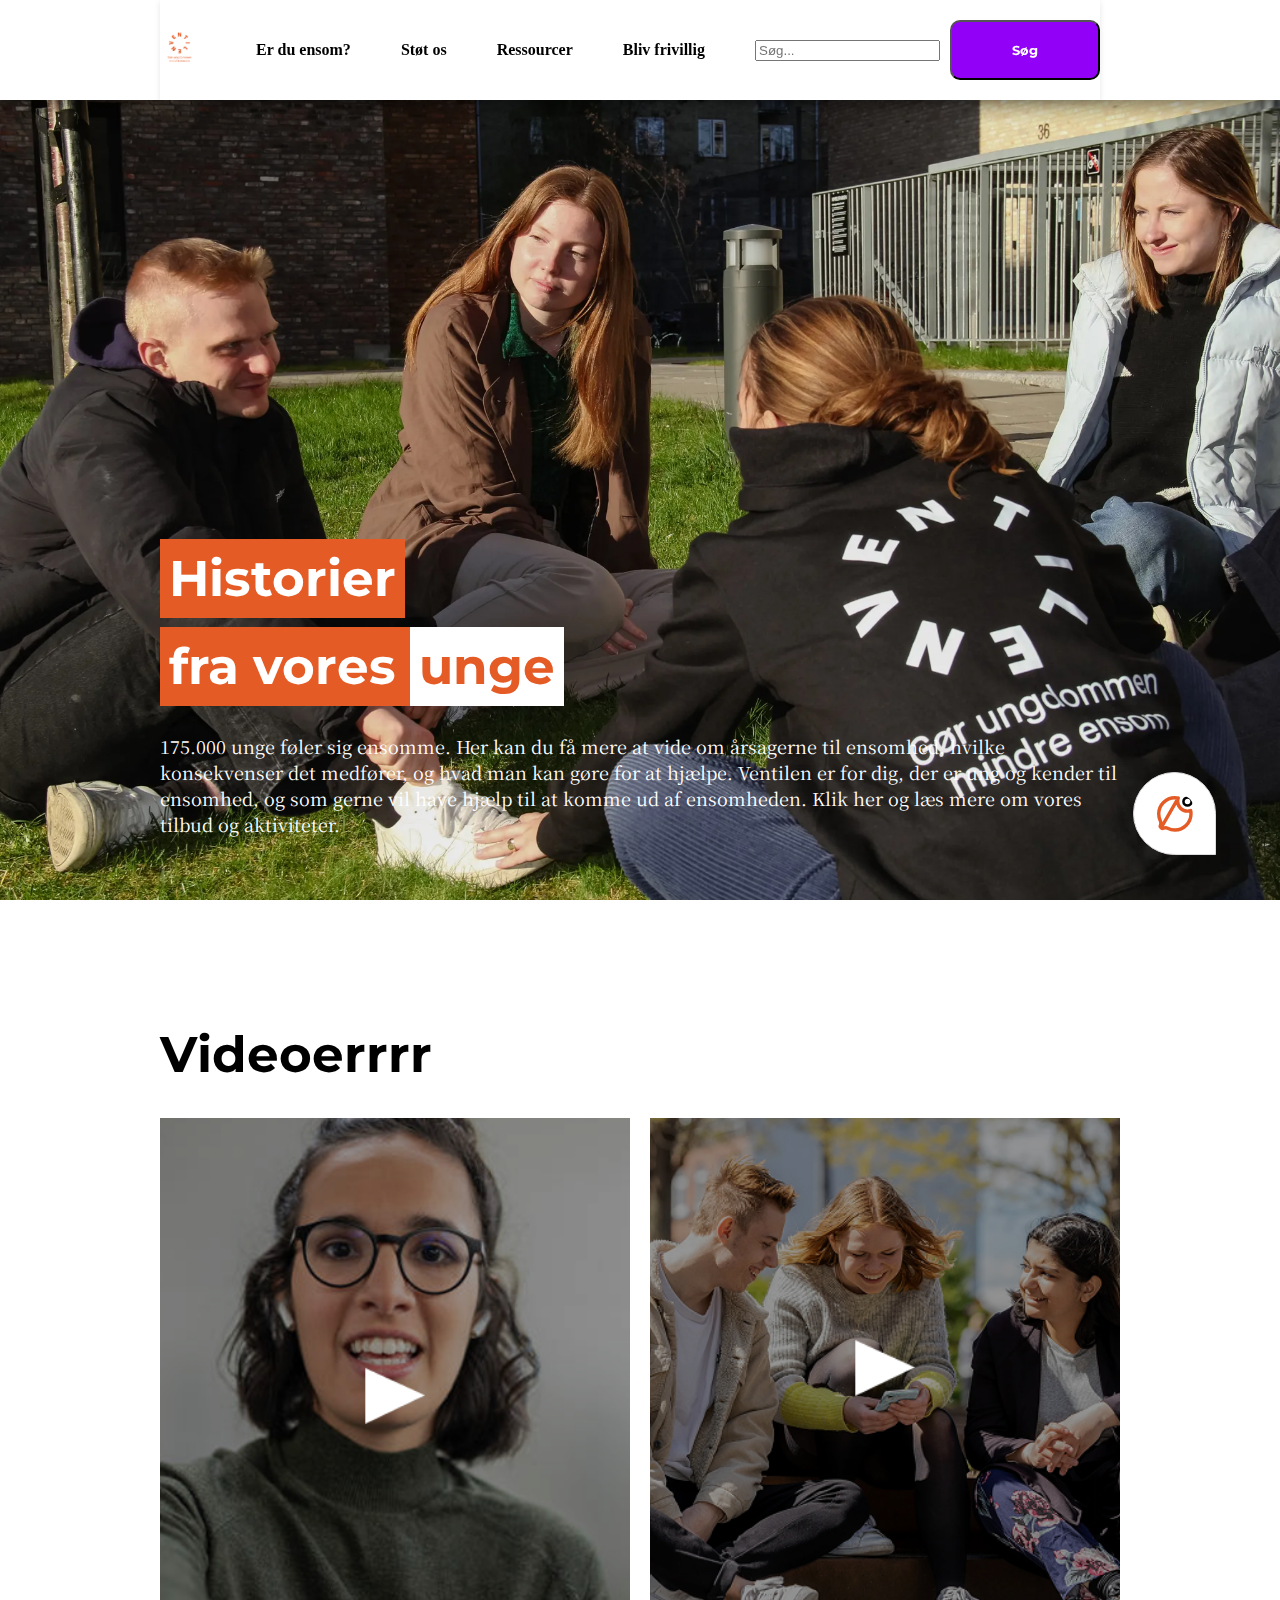
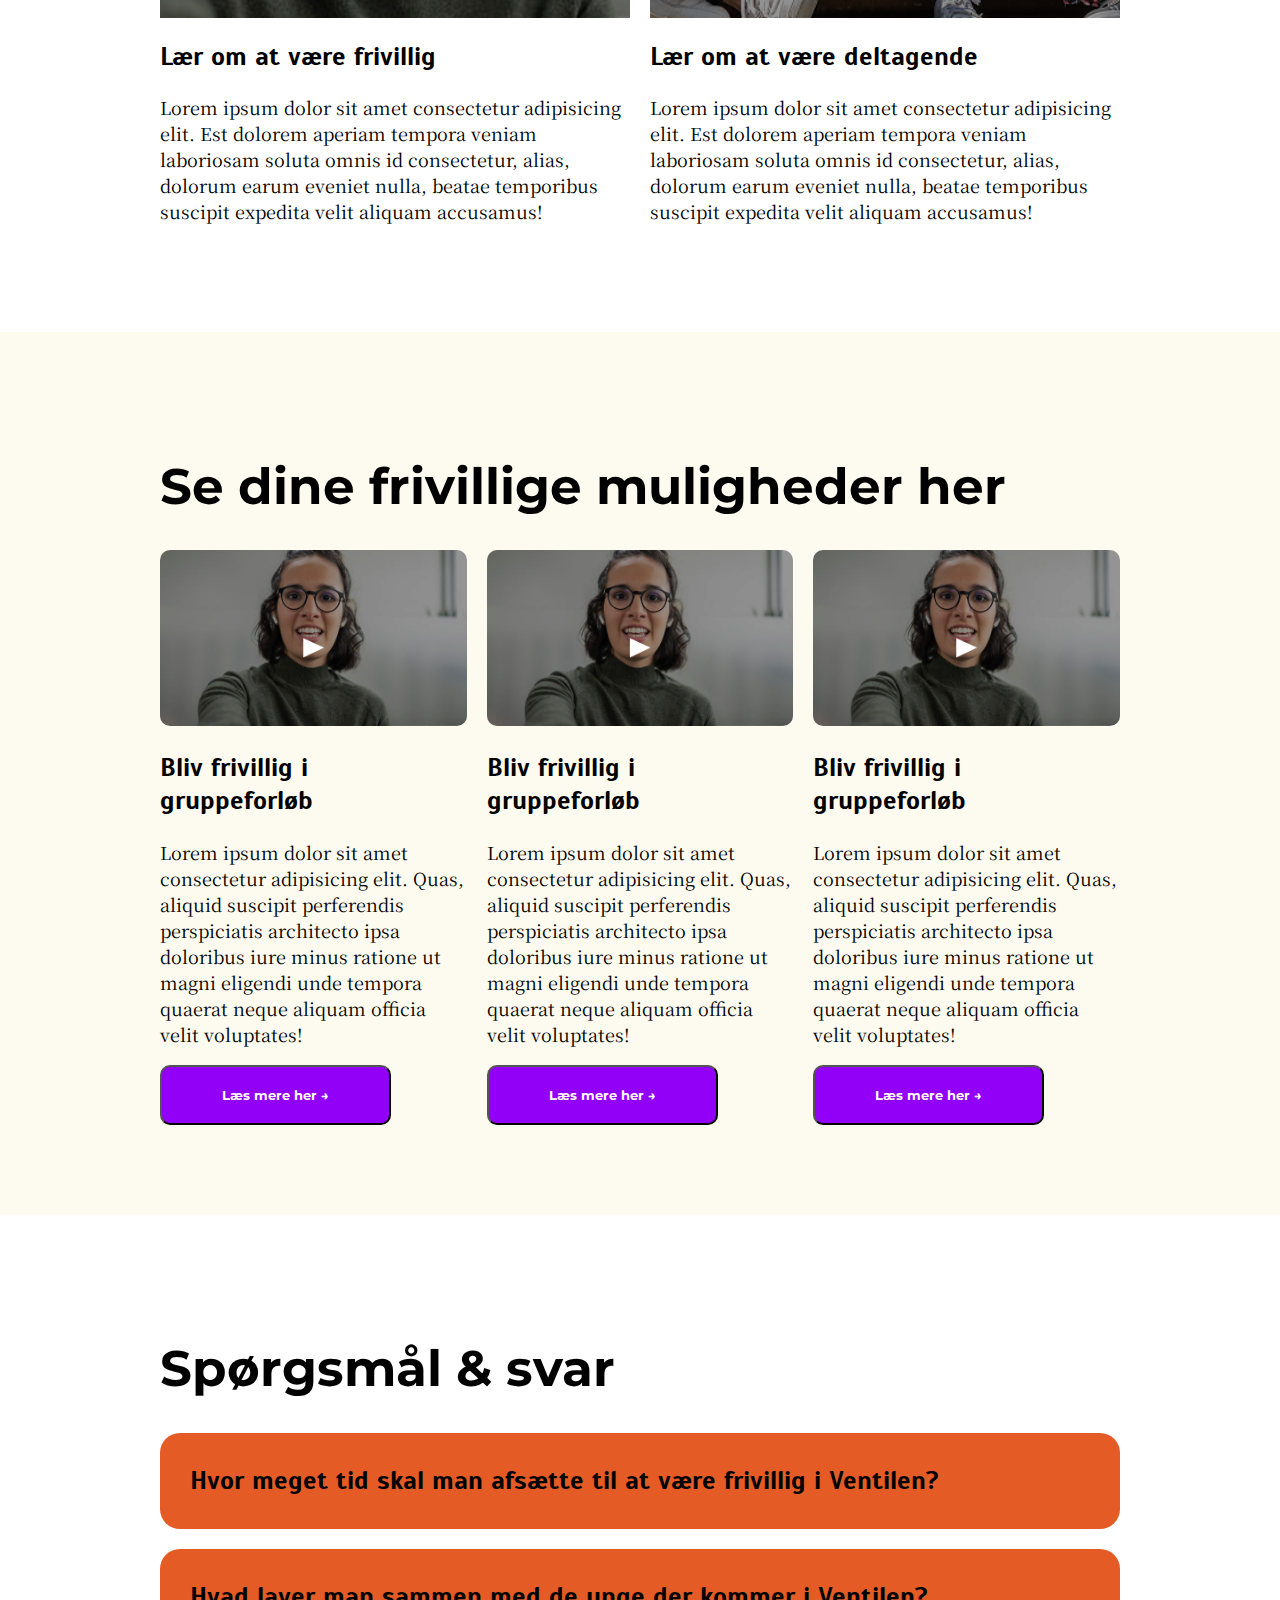
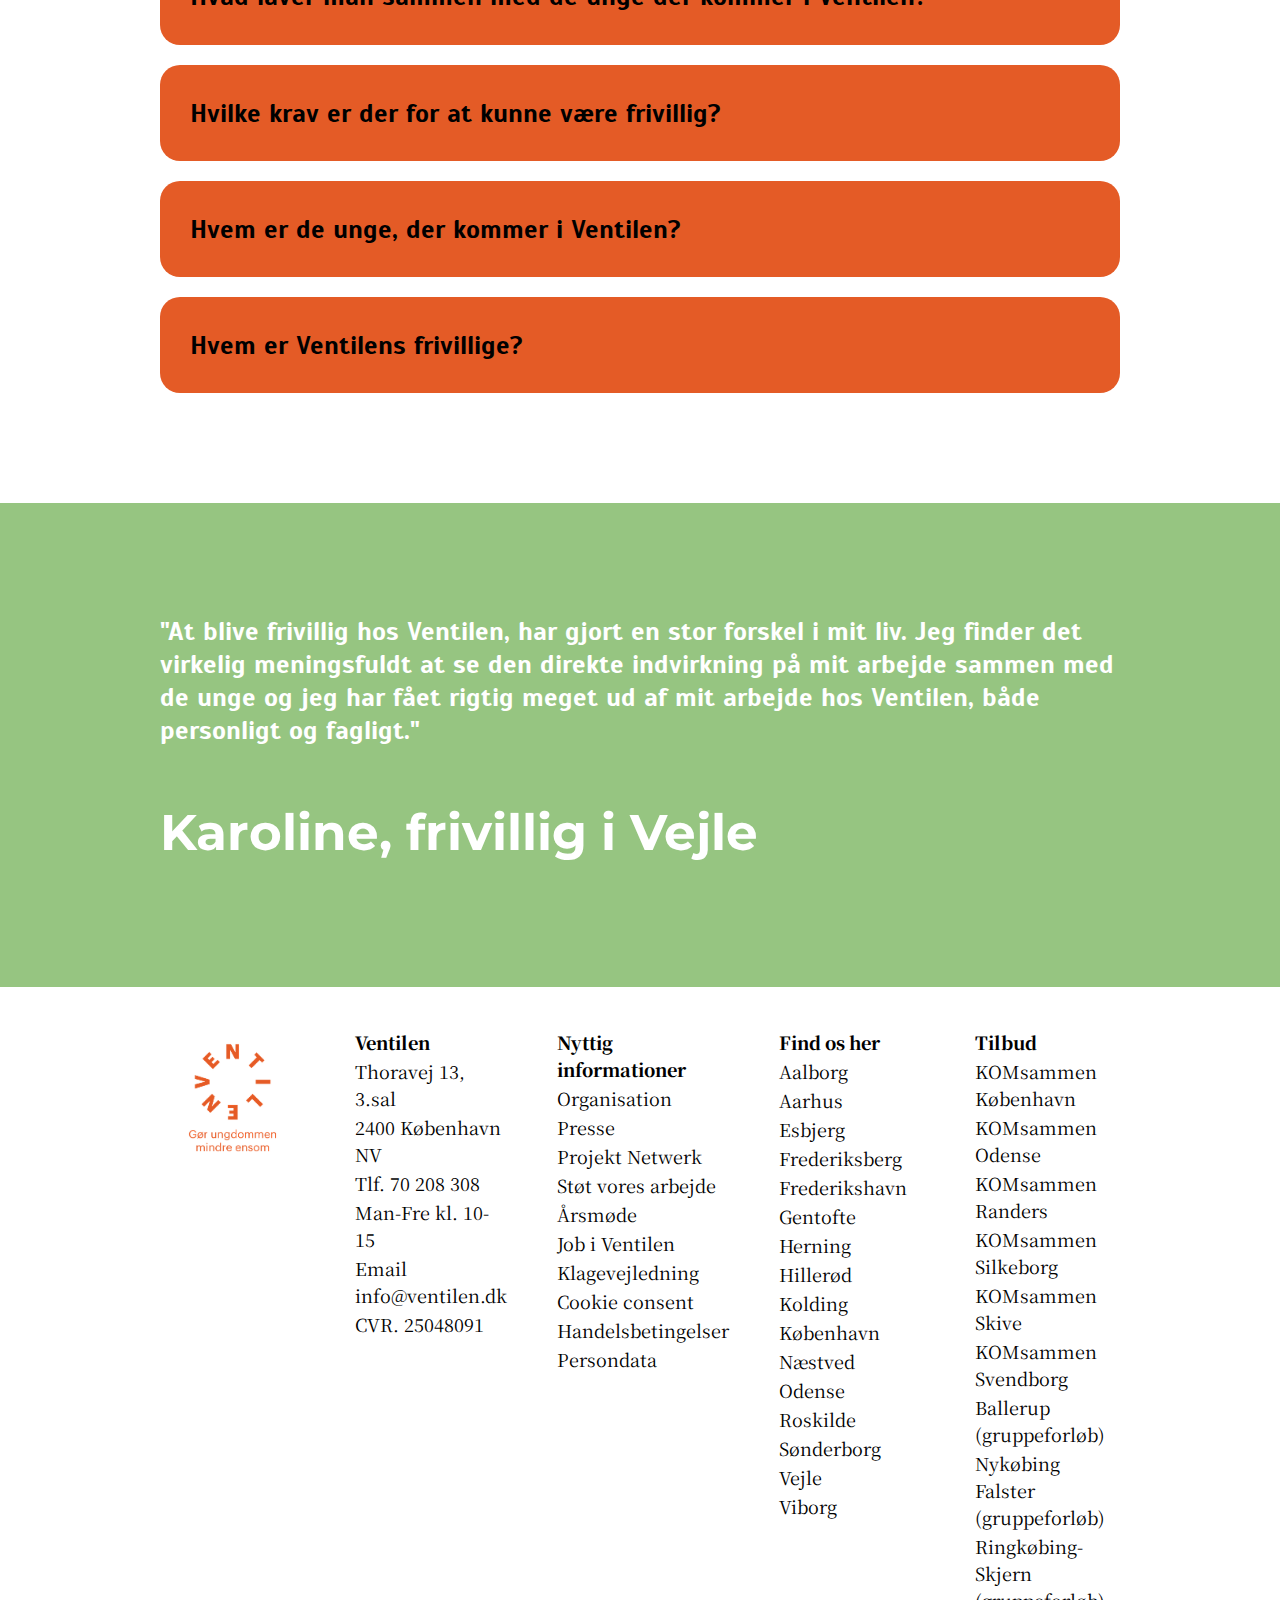
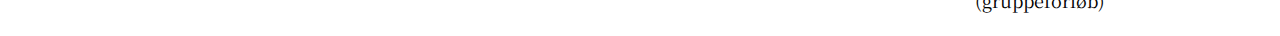
==== commit f6981c5b: "Knaaap" ====
--- a/underside.html
+++ b/underside.html
@@ -118,15 +118,8 @@
         </section>
     </div>
 
-    <div class="citatboks">
-        <section>
-            <h2>"At blive frivillig hos Ventilen, har gjort en stor forskel i mit liv. Jeg finder det virkelig meningsfuldt at se den direkte indvirkning på mit arbejde sammen med de unge og jeg har fået rigtig meget ud af mit arbejde hos Ventilen, både personligt og fagligt."</h2>
-            <h1>Karoline, frivillig i Vejle</h1>
-        </section>
-    </div>
-
-    <!--Pernille start - Sektion FAQ-->
-    <div class="faq-div">
+     <!--Pernille start - Sektion FAQ-->
+     <div class="faq-div">
         <section class="faq-section">
 
             <h1>Spørgsmål & svar</h1>
@@ -196,6 +189,14 @@
     </div>
 
     <!--Pernille slut - Sektion FAQ-->
+
+    <div class="citatboks">
+        <section>
+            <h2>"At blive frivillig hos Ventilen, har gjort en stor forskel i mit liv. Jeg finder det virkelig meningsfuldt at se den direkte indvirkning på mit arbejde sammen med de unge og jeg har fået rigtig meget ud af mit arbejde hos Ventilen, både personligt og fagligt."</h2>
+            <h1>Karoline, frivillig i Vejle</h1>
+        </section>
+    </div>
+
 
     <div id="chatbox">
         <img src="images/chatsvg.svg" id="chatbox__chaticon" onclick="openUp()">
--- a/mainstylesheet.css
+++ b/mainstylesheet.css
@@ -197,7 +197,7 @@
 
 /*Pernille style slutter her for FAQ */
 
-* {border: 1px dotted rgb(255, 0, 255, 0.5);}
+
 
 .videosektion section {
     padding: 10vh 0vh 10vh 0;
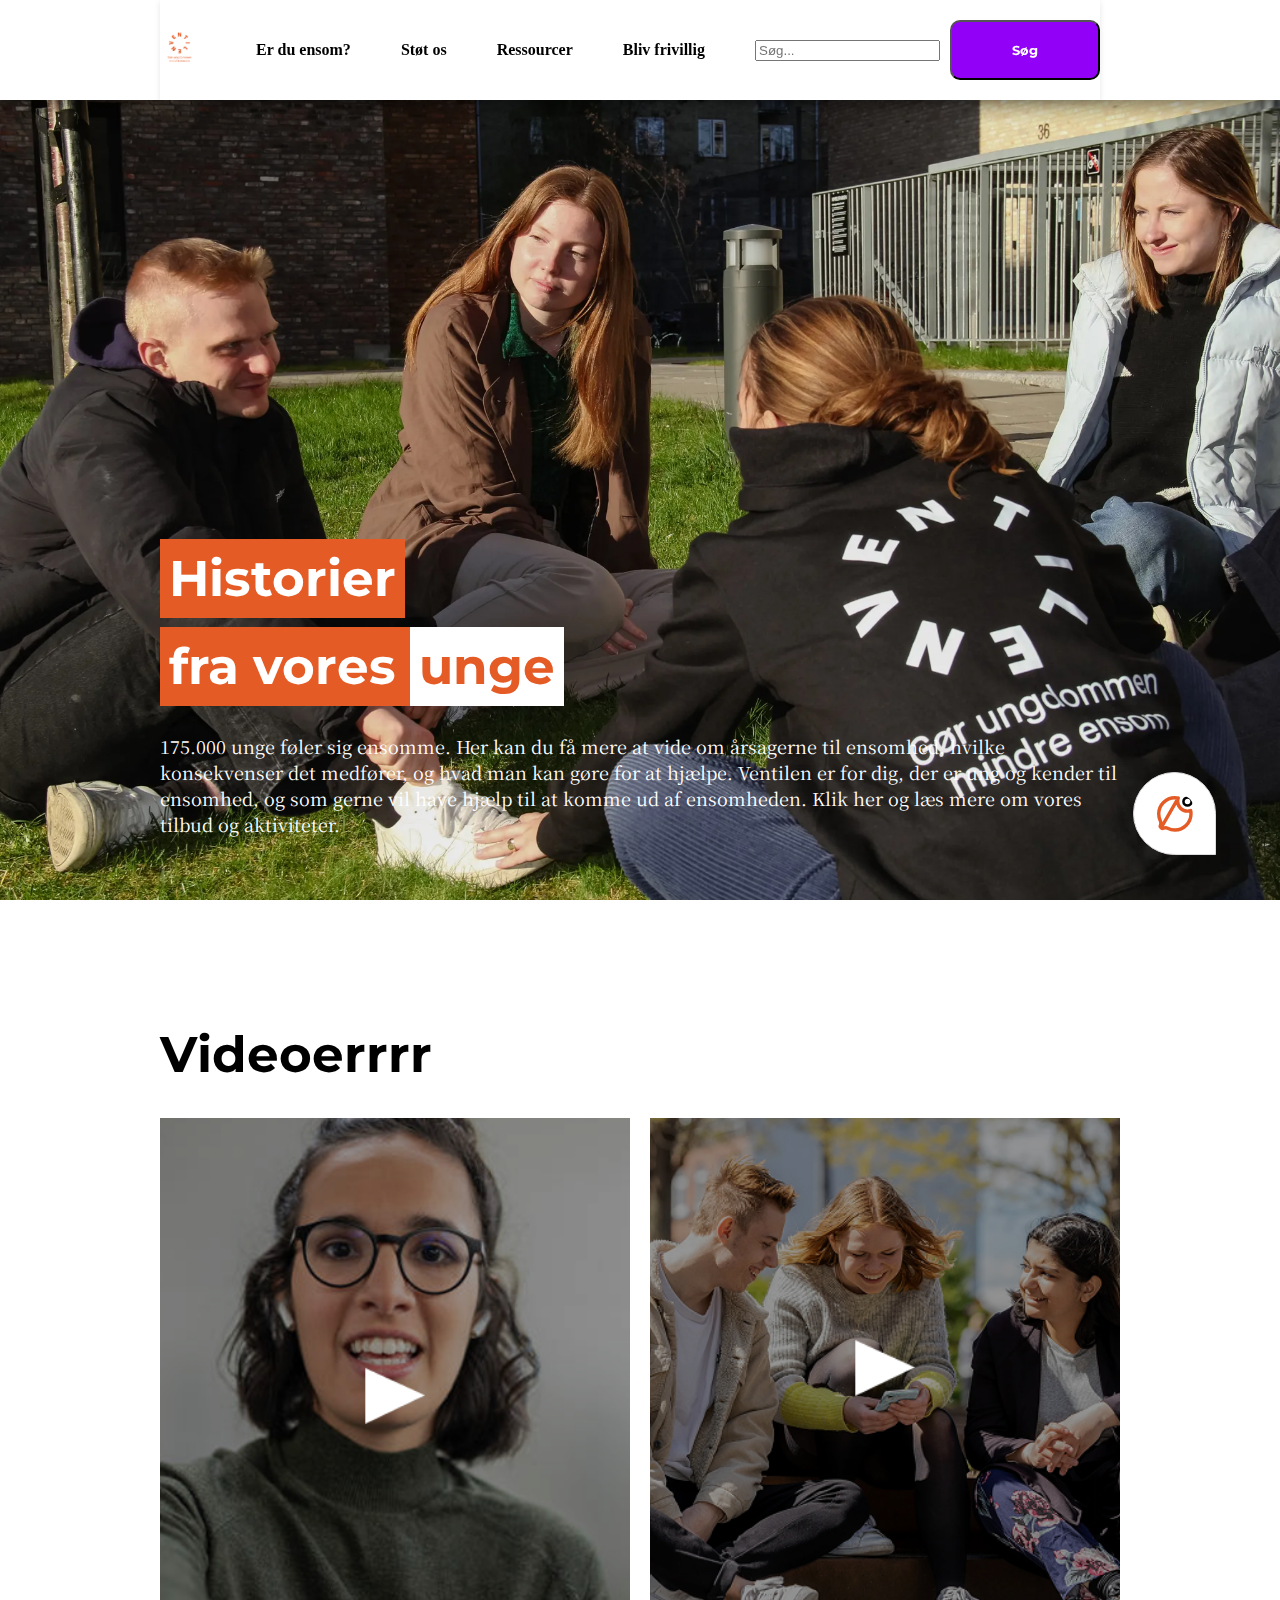
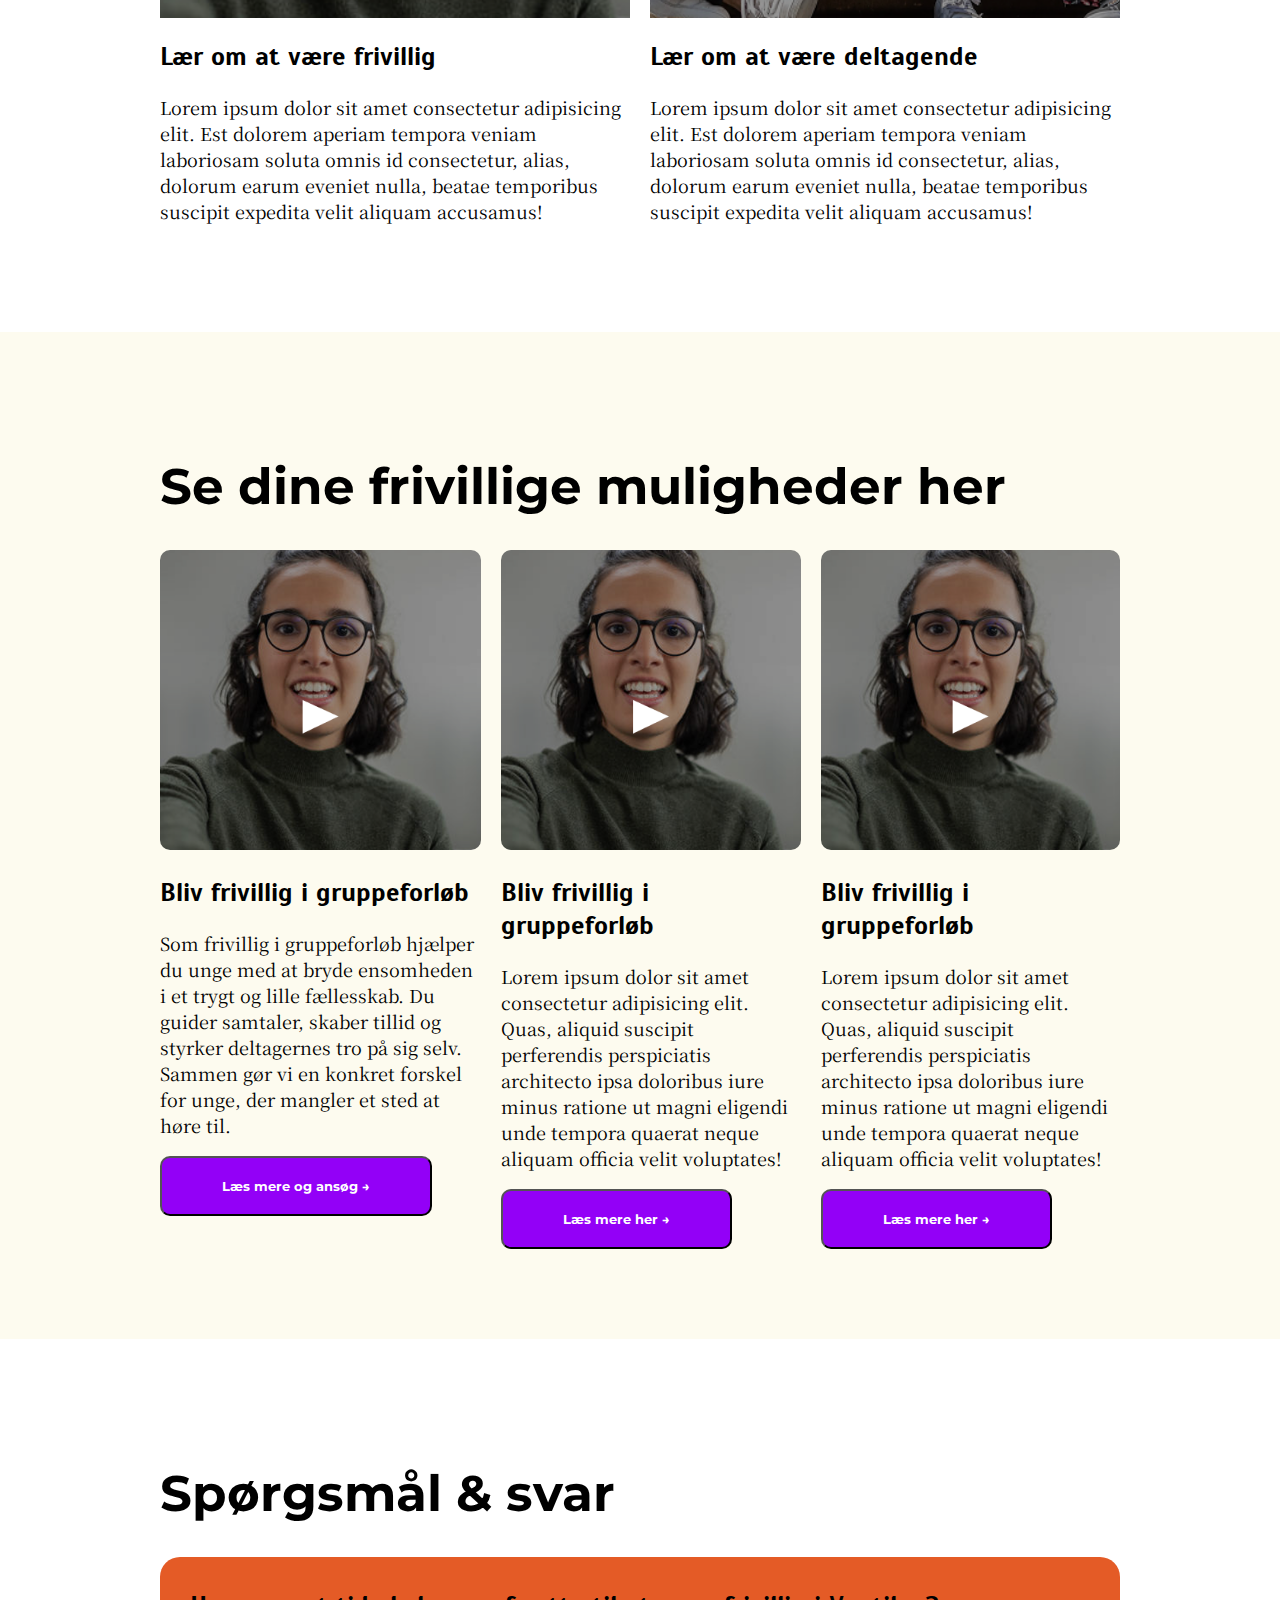
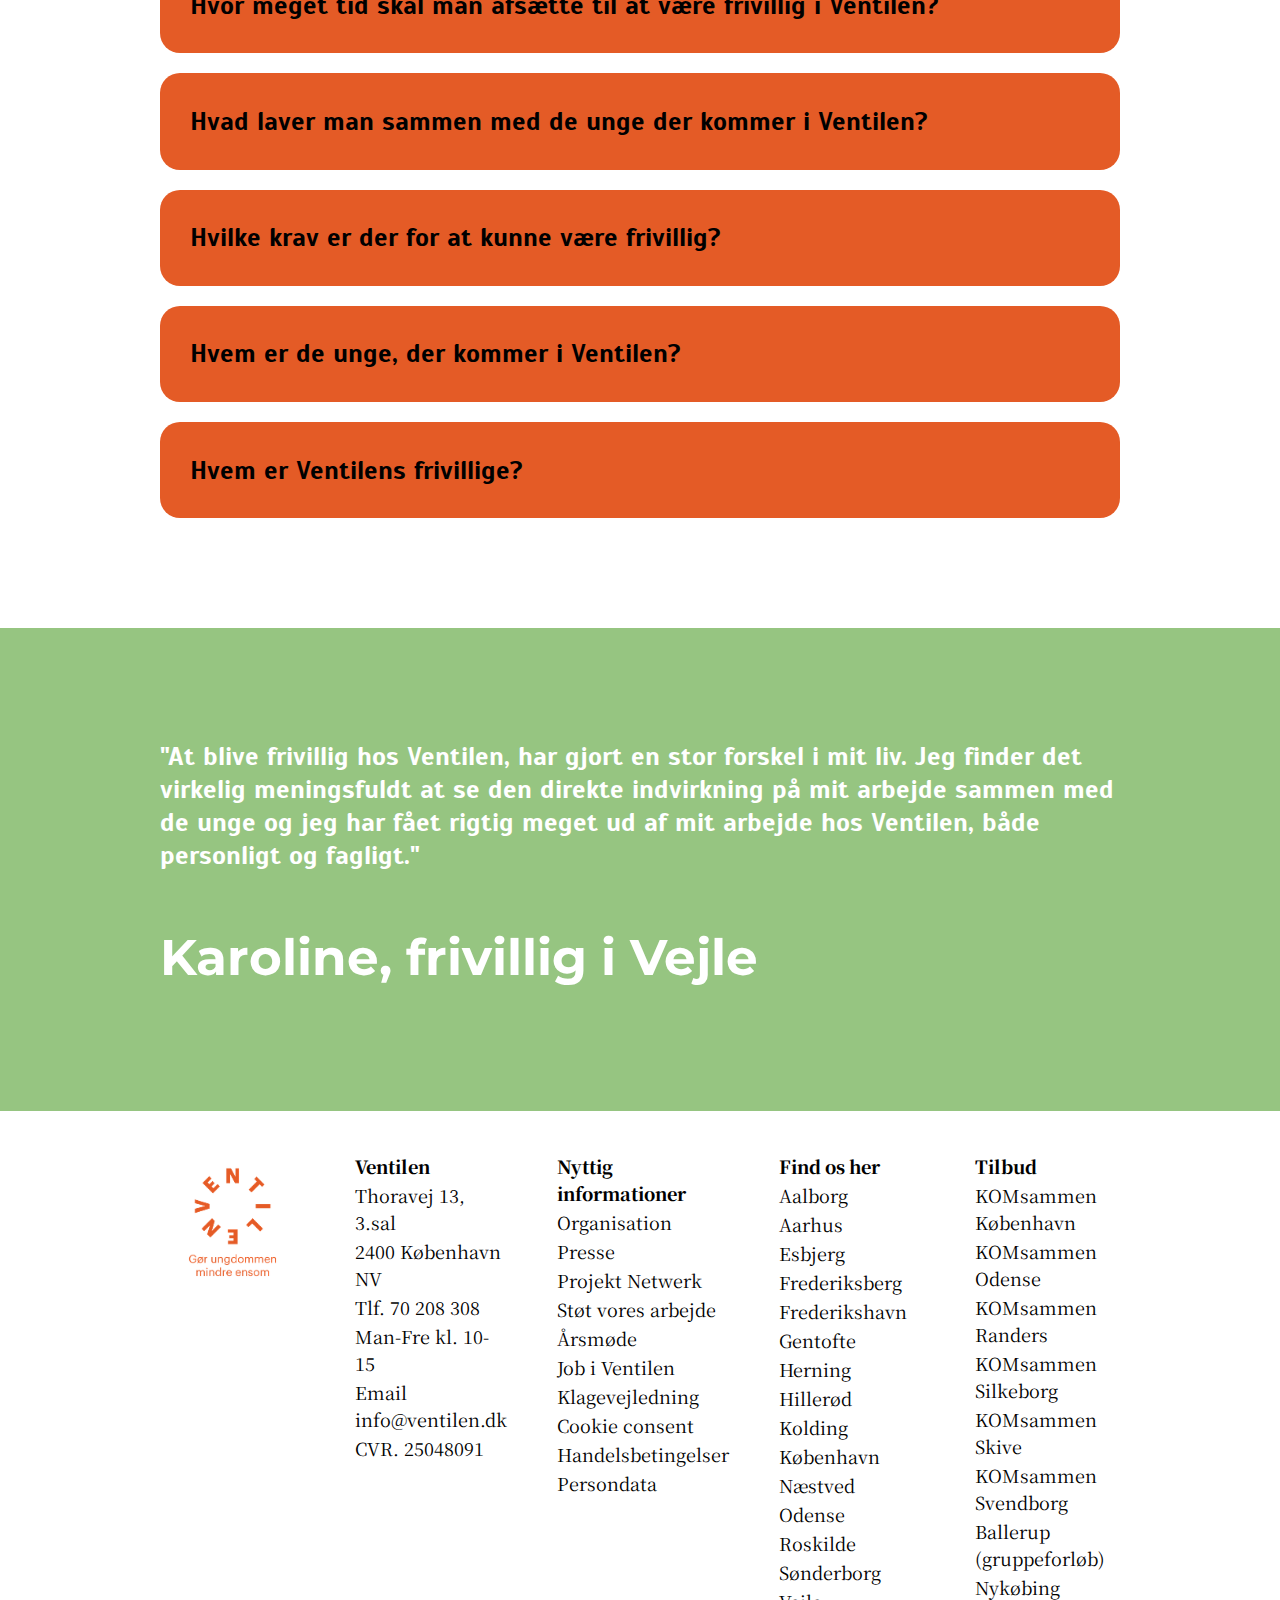
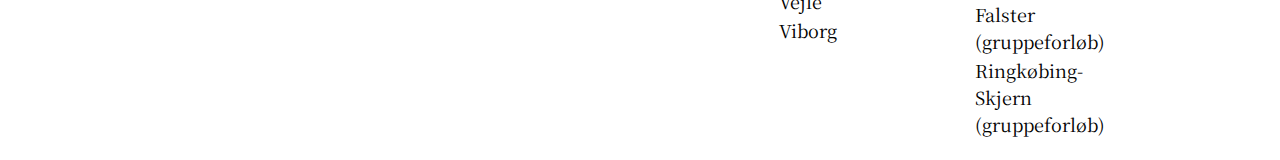
==== commit 4f698dd7: "Yes" ====
--- a/underside.html
+++ b/underside.html
@@ -93,10 +93,8 @@
                 <div>
                     <img src="images/video1.png" alt="billed">
                     <h2>Bliv frivillig i gruppeforløb</h2>
-                    <p>Lorem ipsum dolor sit amet consectetur adipisicing elit. Quas, aliquid suscipit perferendis
-                        perspiciatis architecto ipsa doloribus iure minus ratione ut magni eligendi unde tempora quaerat
-                        neque aliquam officia velit voluptates!</p>
-                    <button>Læs mere her →</button>
+                    <p>Som frivillig i gruppeforløb hjælper du unge med at bryde ensomheden i et trygt og lille fællesskab. Du guider samtaler, skaber tillid og styrker deltagernes tro på sig selv. Sammen gør vi en konkret forskel for unge, der mangler et sted at høre til.</p>
+                    <button>Læs mere og ansøg →</button>
                 </div>
                 <div>
                     <img src="images/video1.png" alt="billed">
--- a/mainstylesheet.css
+++ b/mainstylesheet.css
@@ -240,6 +240,14 @@
     flex-direction: column;
 }
 
+.frivilligemuligheder section img {
+    width: 100%;
+    height: 300px;
+    max-height: 300px;
+    object-fit: cover;
+    object-position: center;
+}
+
 .frivilligemuligheder__flexbox {
     display: flex;
     flex-direction: row;
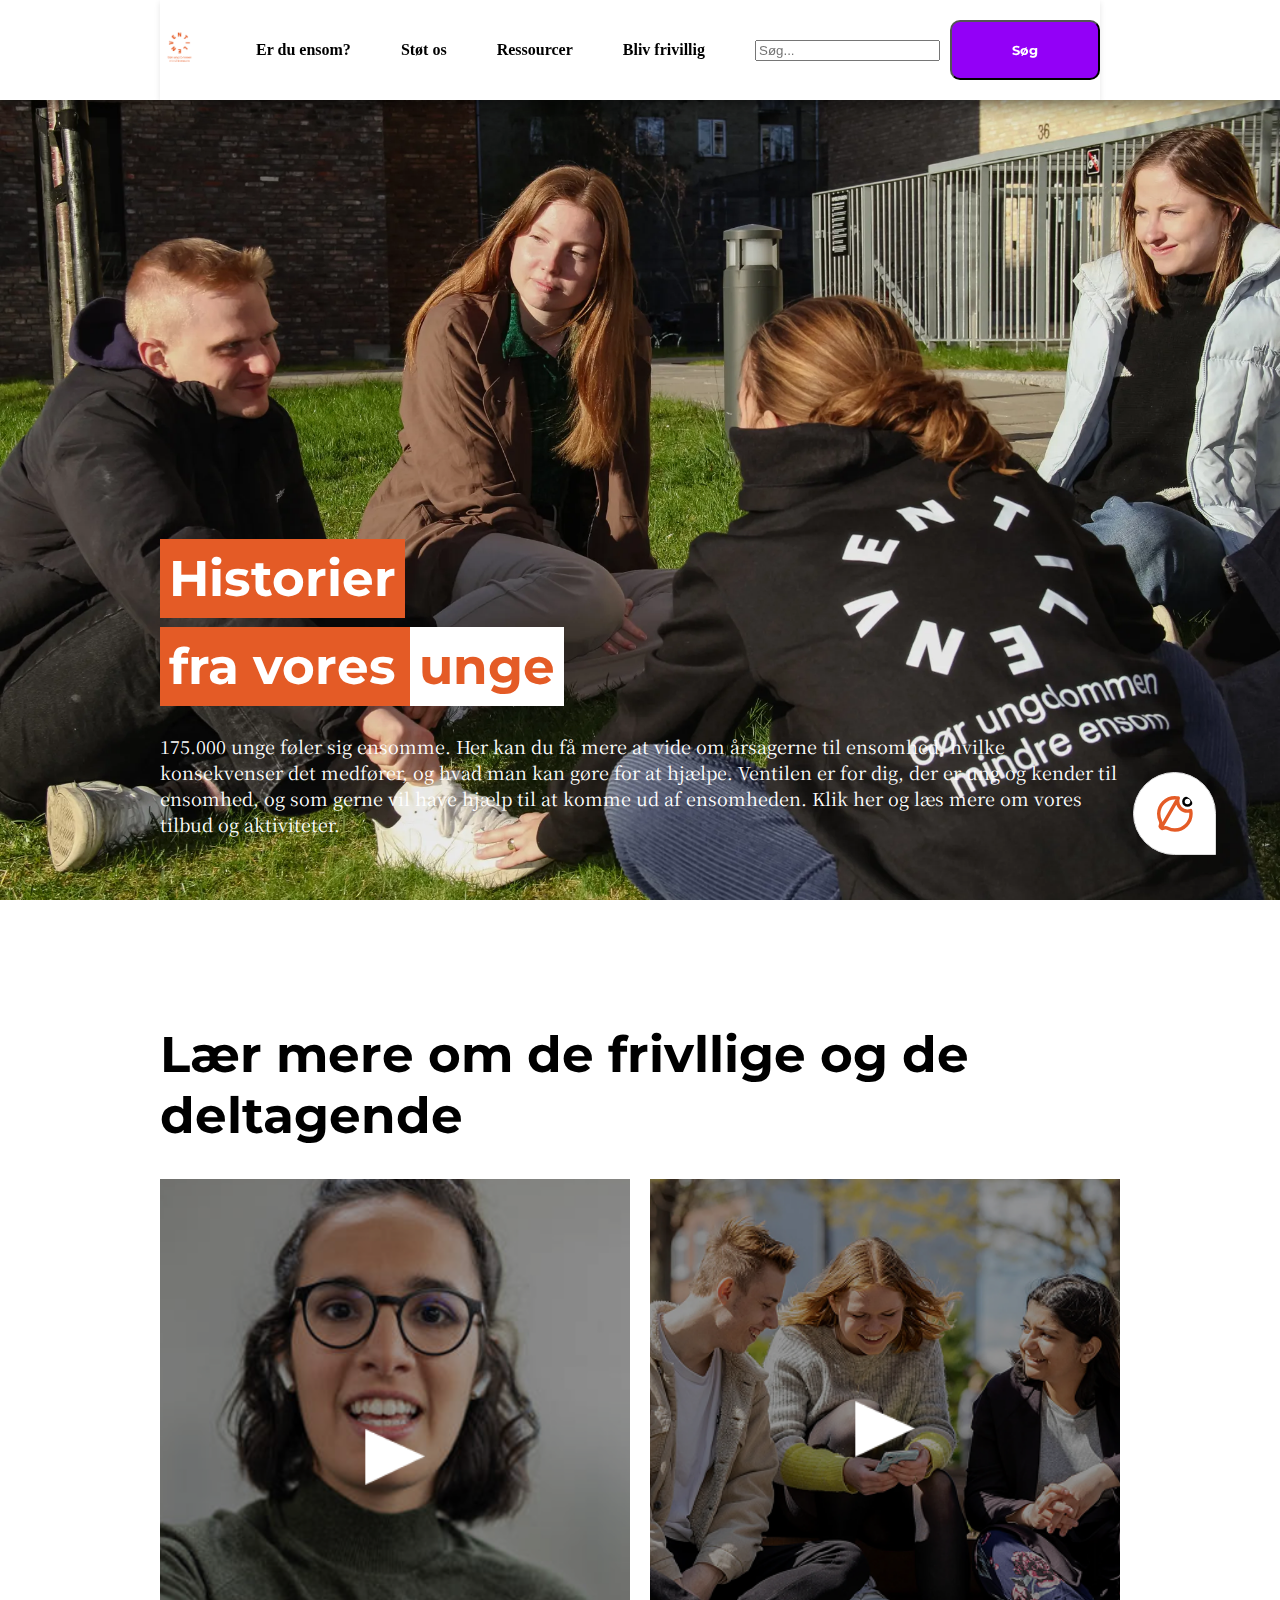
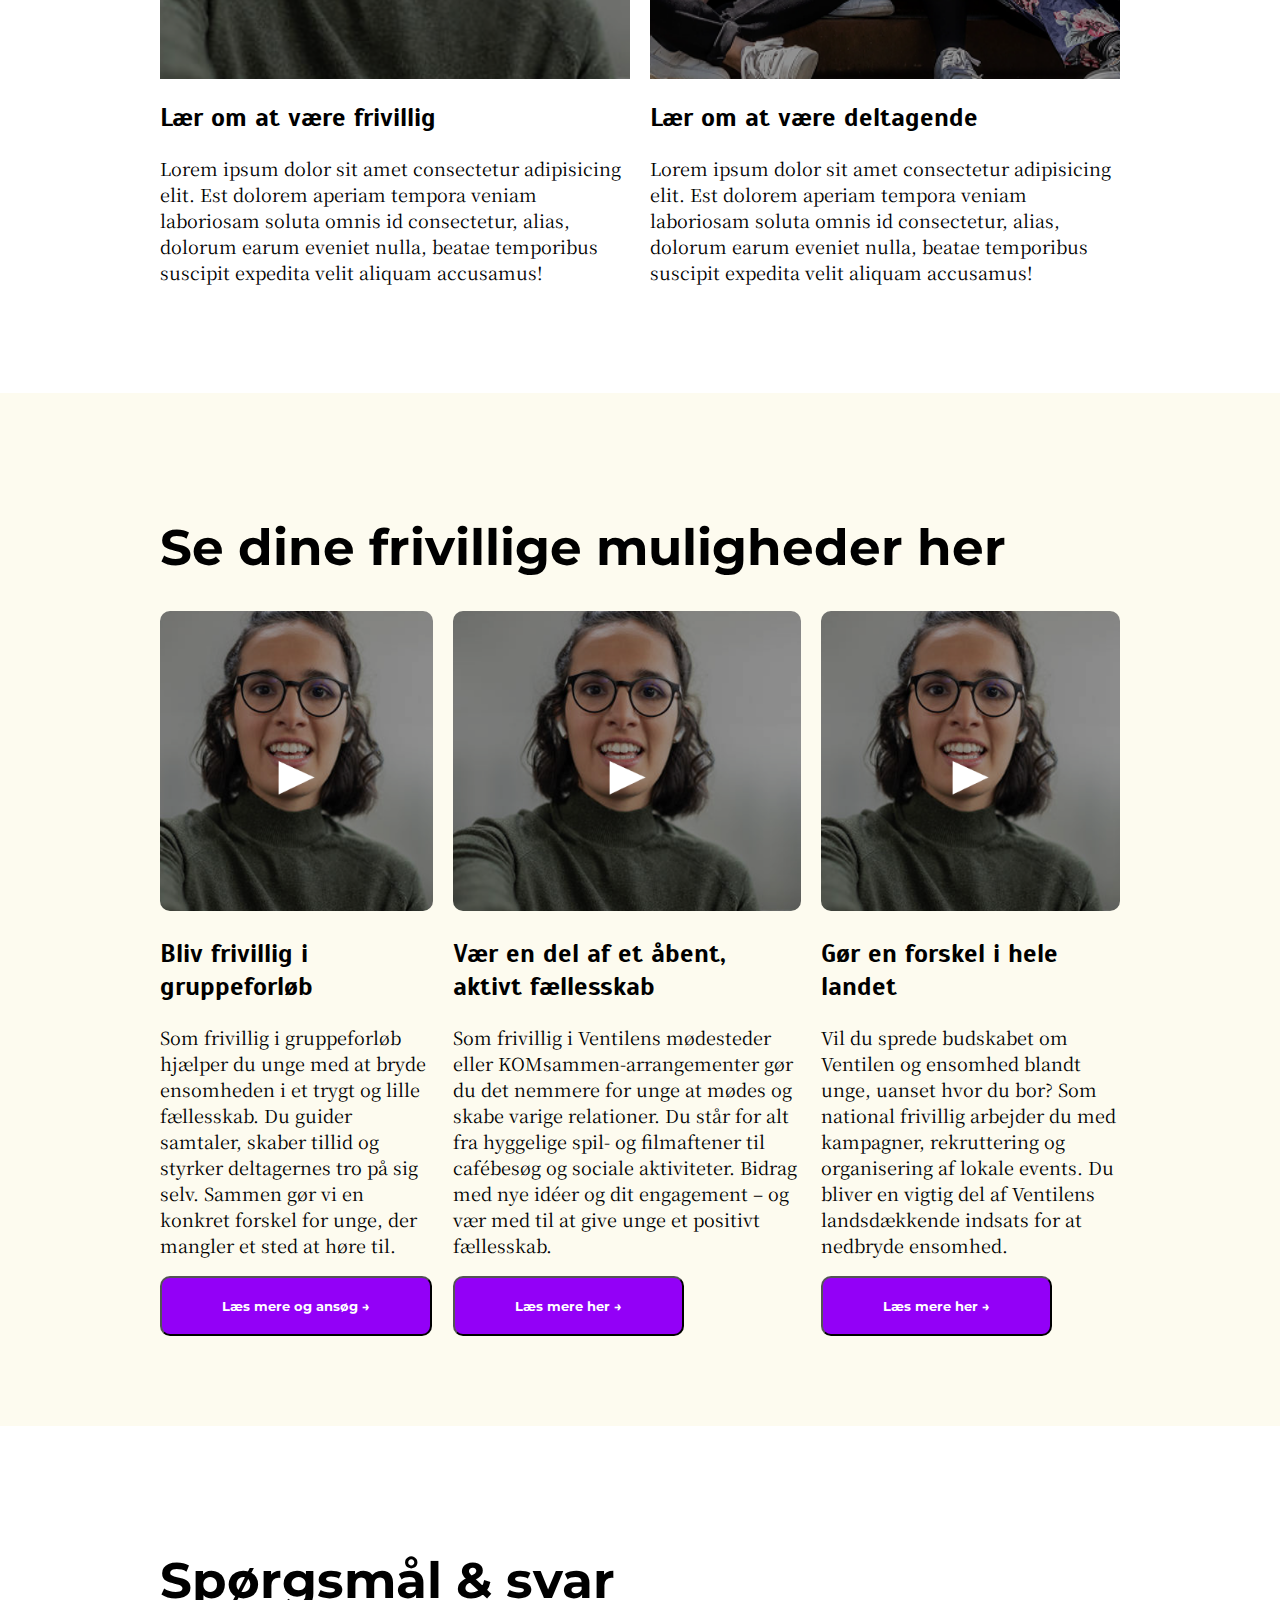
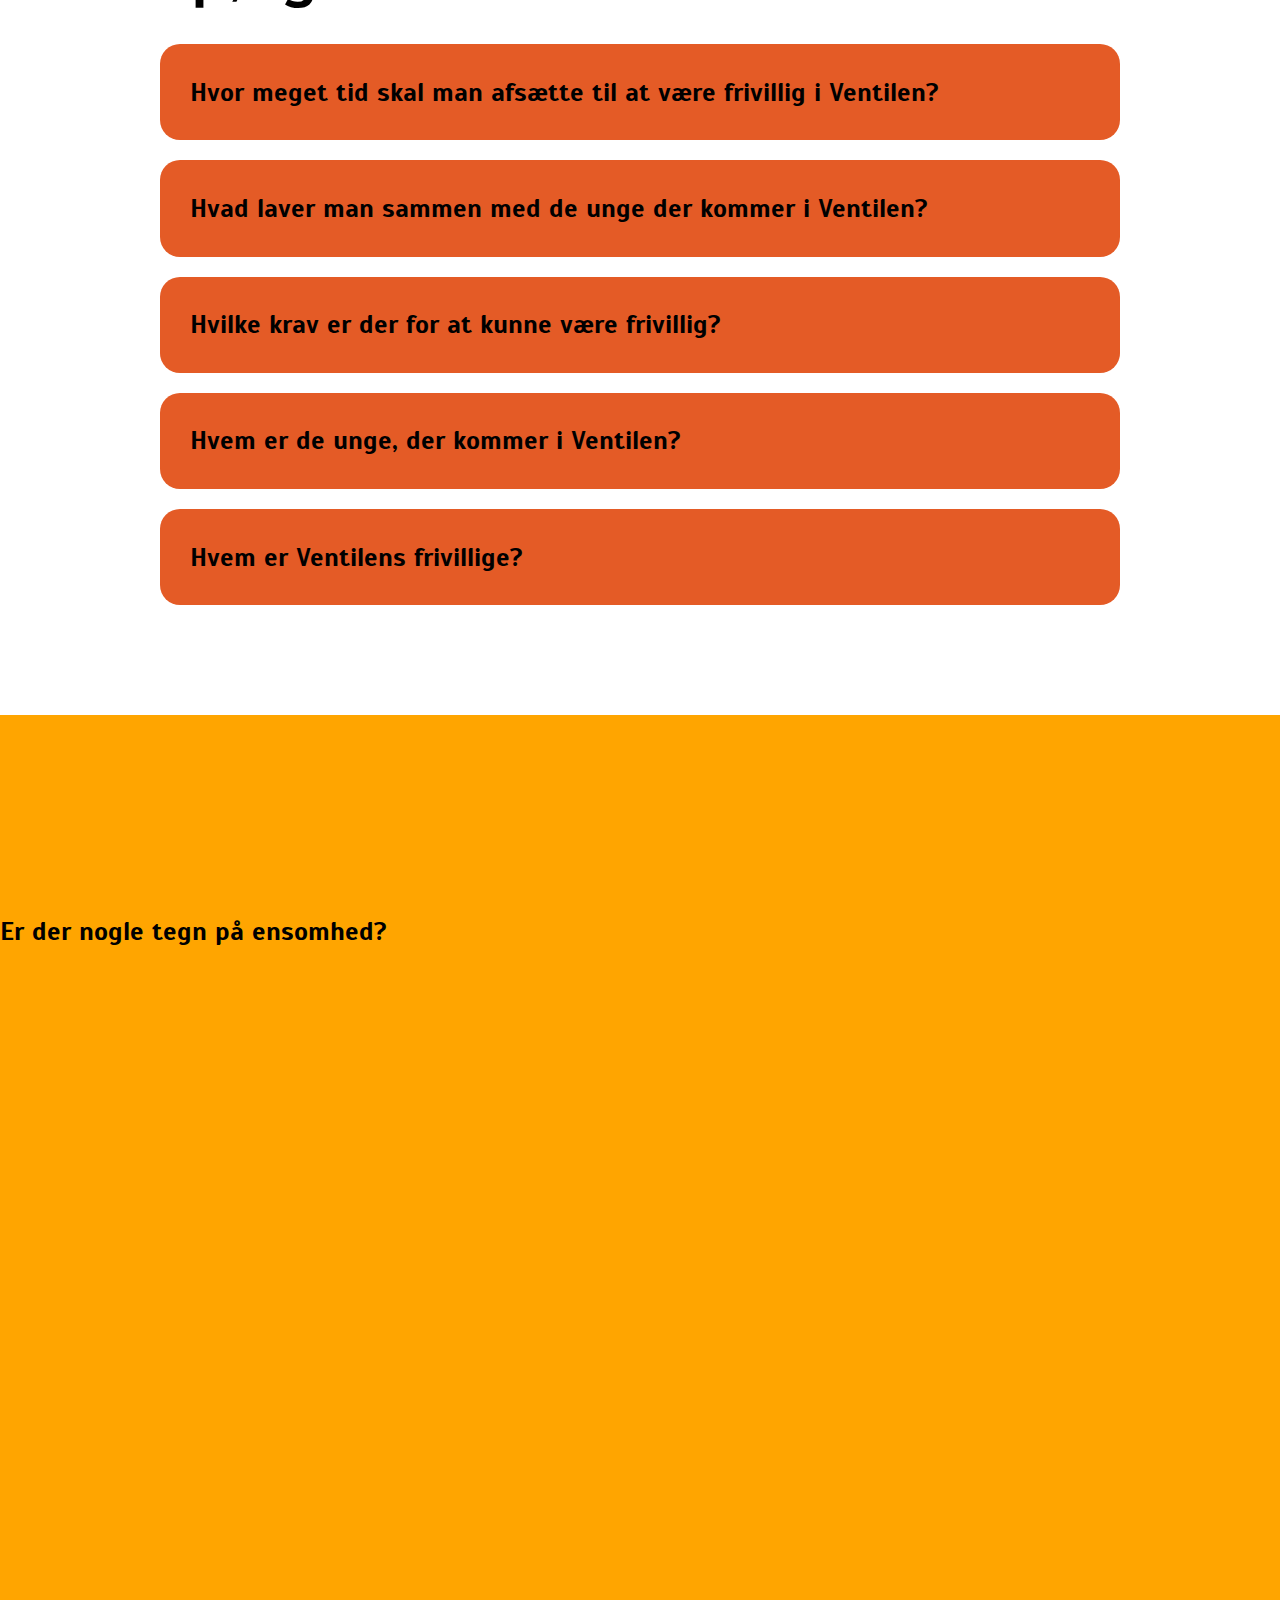
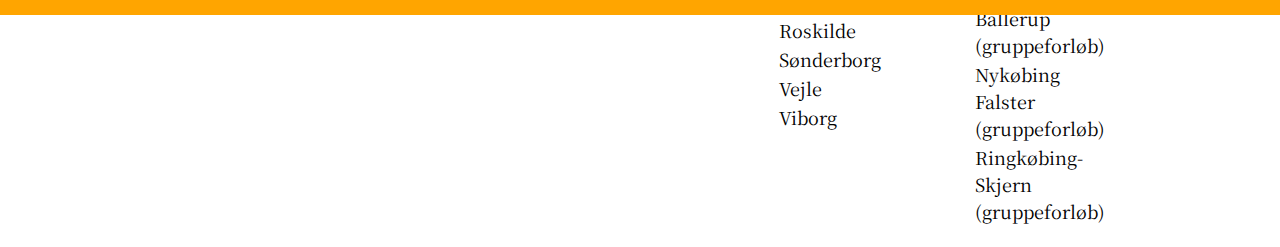
==== commit 30a3fb65: "Hehe" ====
--- a/underside.html
+++ b/underside.html
@@ -65,7 +65,7 @@
 
     <div class="videosektion">
         <section>
-            <h1>Videoerrrr</h1>
+            <h1>Lær mere om de frivllige og de deltagende</h1>
             <div class="videosektion__flexbox">
                 <div>
                     <div class="videosektion_video__one"></div>
@@ -98,18 +98,14 @@
                 </div>
                 <div>
                     <img src="images/video1.png" alt="billed">
-                    <h2>Bliv frivillig i gruppeforløb</h2>
-                    <p>Lorem ipsum dolor sit amet consectetur adipisicing elit. Quas, aliquid suscipit perferendis
-                        perspiciatis architecto ipsa doloribus iure minus ratione ut magni eligendi unde tempora quaerat
-                        neque aliquam officia velit voluptates!</p>
+                    <h2>Vær en del af et åbent, aktivt fællesskab</h2>
+                    <p>Som frivillig i Ventilens mødesteder eller KOMsammen-arrangementer gør du det nemmere for unge at mødes og skabe varige relationer. Du står for alt fra hyggelige spil- og filmaftener til cafébesøg og sociale aktiviteter. Bidrag med nye idéer og dit engagement – og vær med til at give unge et positivt fællesskab.</p>
                     <button>Læs mere her →</button>
                 </div>
                 <div>
                     <img src="images/video1.png" alt="billed">
-                    <h2>Bliv frivillig i gruppeforløb</h2>
-                    <p>Lorem ipsum dolor sit amet consectetur adipisicing elit. Quas, aliquid suscipit perferendis
-                        perspiciatis architecto ipsa doloribus iure minus ratione ut magni eligendi unde tempora quaerat
-                        neque aliquam officia velit voluptates!</p>
+                    <h2>Gør en forskel i hele landet</h2>
+                    <p>Vil du sprede budskabet om Ventilen og ensomhed blandt unge, uanset hvor du bor? Som national frivillig arbejder du med kampagner, rekruttering og organisering af lokale events. Du bliver en vigtig del af Ventilens landsdækkende indsats for at nedbryde ensomhed.</p>
                     <button>Læs mere her →</button>
                 </div>
             </div>
@@ -188,6 +184,49 @@
 
     <!--Pernille slut - Sektion FAQ-->
 
+    <!-- Vithu start -->
+    <div class="flip-box-container">
+        <div class="flip-box">
+            <div class="flip-box-inner">
+                <div class="flip-box-front">'
+                    <h2 style=" margin-top: 150px;">I dag oplever 19% af danske unge mellem 16 og 24 år ensomhed.</h2>
+
+                </div>
+                <div class="flip-box-back">
+                    <p style="margin-top: 100px; text-align: center; line-height: 30px;">Ensomhed er en følelse, alle har prøvet at have, og det er en helt almindelig følelse at opleve en gang imellem. Når følelsen sætter sig fast og bliver en permanent del af livet, kan det dog have alvorlige konsekvenser – og det er vigtigt at reagere på langvarig ensomhed. </p>
+                </div>
+            </div>
+        </div>
+<div class="flip-box">
+            <div class="flip-box-inner">
+                <div class="flip-box-front">
+                    <h2 style=" margin-top: 200px;">Hvad er ensomhed?</h2>
+
+               </div>
+                <div class="flip-box-back">
+                    <p style="margin-top:75px; text-align: center; line-height: 30px;"> Ensomhed er den følelse, der opstår, når ens sociale relationer ikke lever op til ens sociale behov. Det vil altså sige, at det er forskelligt fra person til person, hvornår ensomheden opstår. Nogen har brug for én god ven for at få det sociale behov stillet, og nogen har brug for en stor bekendtskabskreds, men ikke en “bedste ven”.</h2>
+                </div>
+            </div>
+        </div>
+
+        <div class="flip-box">
+            <div class="flip-box-inner">
+                <div class="flip-box-front">
+                    <h2 style=" margin-top: 200px;">Er der nogle tegn på ensomhed?</h2>
+                </div>
+                <div class="flip-box-back">
+                    <p style="margin-top: 50px; text-align: center; line-height: 30px;">Det er vigtigt at understrege, at ensomhed ikke er en sygdom, og der er derfor ingen symptomer. Dog er der nogle konsekvenser af ensomhed, som kan vise sig som fysiske tegn. Nogle vælger måske at være meget alene, afviser invitationer til sociale sammenhænge og isolerer sig, mens andre bliver mere udadreagerende, vrede eller voldsomme.</p>
+                </div>
+            </div>
+        </div>
+    </div>
+    <div class="slider-container">
+
+      </div>
+        <!-- Vithu Slut -->
+
+
+
     <div class="citatboks">
         <section>
             <h2>"At blive frivillig hos Ventilen, har gjort en stor forskel i mit liv. Jeg finder det virkelig meningsfuldt at se den direkte indvirkning på mit arbejde sammen med de unge og jeg har fået rigtig meget ud af mit arbejde hos Ventilen, både personligt og fagligt."</h2>
@@ -195,7 +234,7 @@
         </section>
     </div>
 
-
+    <!-- Jakob start -->
     <div id="chatbox">
         <img src="images/chatsvg.svg" id="chatbox__chaticon" onclick="openUp()">
         <div id="chatbox__closeandlogo">
@@ -212,6 +251,7 @@
             </form>
         </div>
     </div>
+    <!-- Jakob Slut -->
 
     <footer class="footer">
         <section class="footer-container">
--- a/mainstylesheet.css
+++ b/mainstylesheet.css
@@ -616,6 +616,59 @@
     line-height: 1.5;
 }
 
+/* Vithu start */
+    .flip-box:hover .flip-box-inner {
+        transform: rotateY(180deg);
+    } 
+
+    .flip-box-front, .flip-box-back {
+        position: absolute;
+        width: 100%;
+        height: 100%;
+        backface-visibility: hidden;
+    }
+
+
+    .flip-box-front {
+        background-color: orange;
+
+    }
+
+    .flip-box-back {
+        background-color: #EA610F;
+        color: white;
+        transform: rotateY(180deg);
+    }
+
+    .billede  {
+        width: 300px;
+        height: 450px;body {
+        display: flex;
+        justify-content: center;
+        align-items: center;
+        height: 100vh;
+        background-color: #f4f4f4;
+    }
+
+    .flip-box-container {
+        display: flex;
+        width: 300px;
+        overflow: hidden;
+    }
+
+    .flip-box {
+        width: 100px;
+        height: 100px;
+        background-color: #ddd;
+        margin: 5px;
+        text-align: center;
+        line-height: 100px;
+        font-size: 20px;
+        transition: transform 0.5s;
+    }
+
+/* Vithu slut */
+
 
 @media (max-width: 900px) {
     .footer-container {
@@ -640,4 +693,4 @@
         text-align: center;
         /* Justere tekst til højre */
     }
-}+}}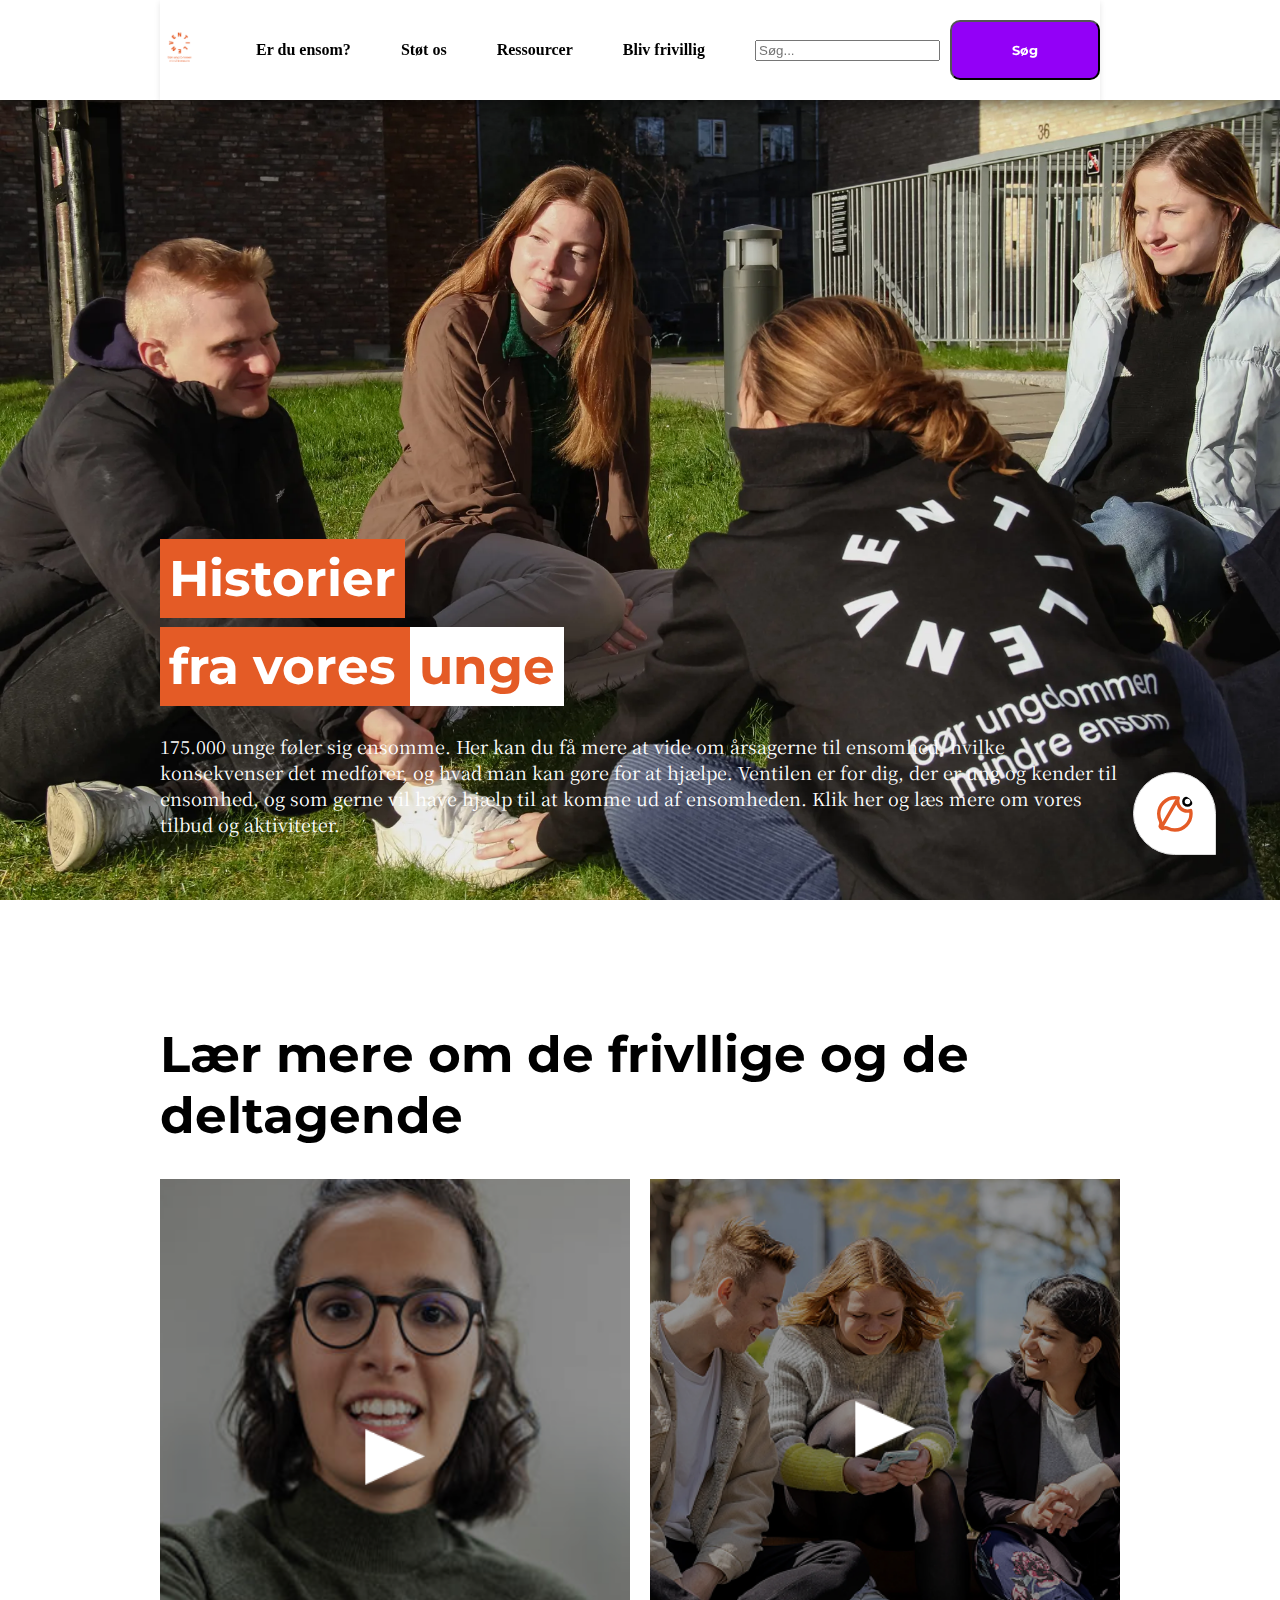
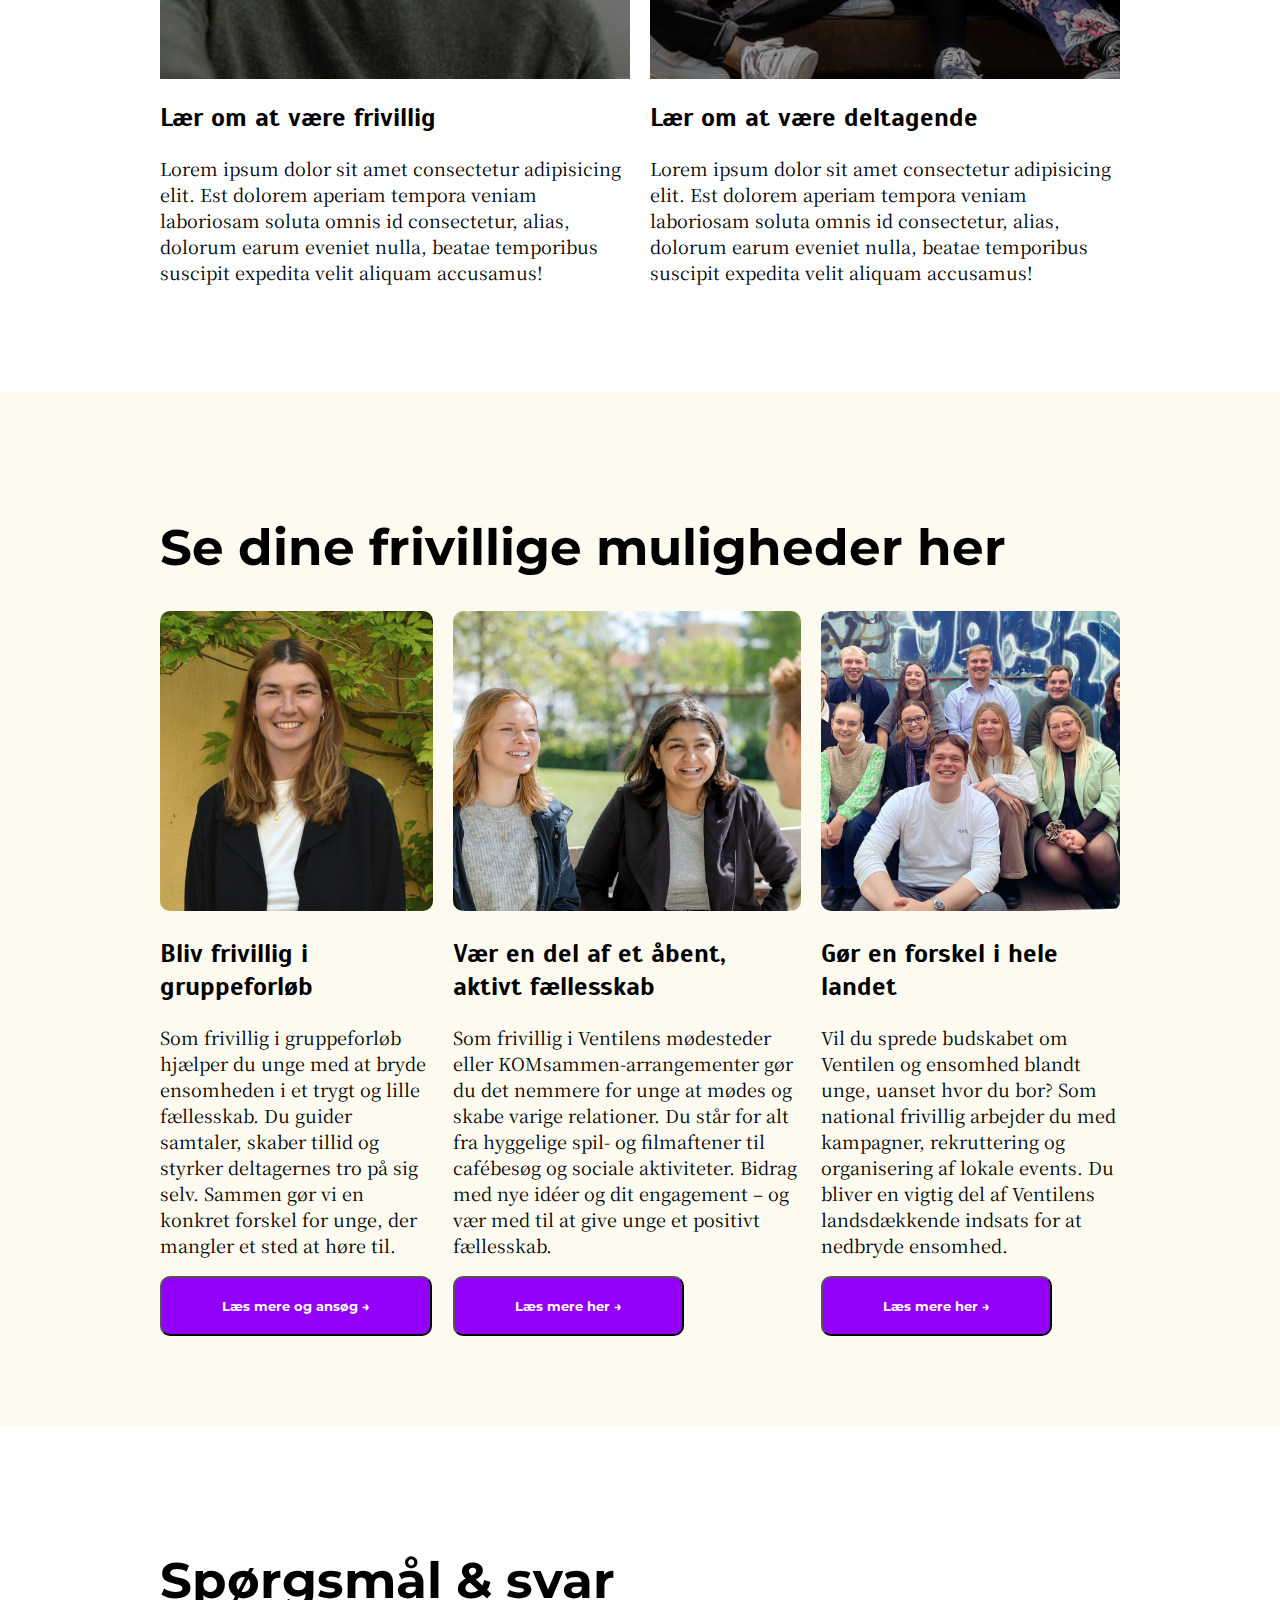
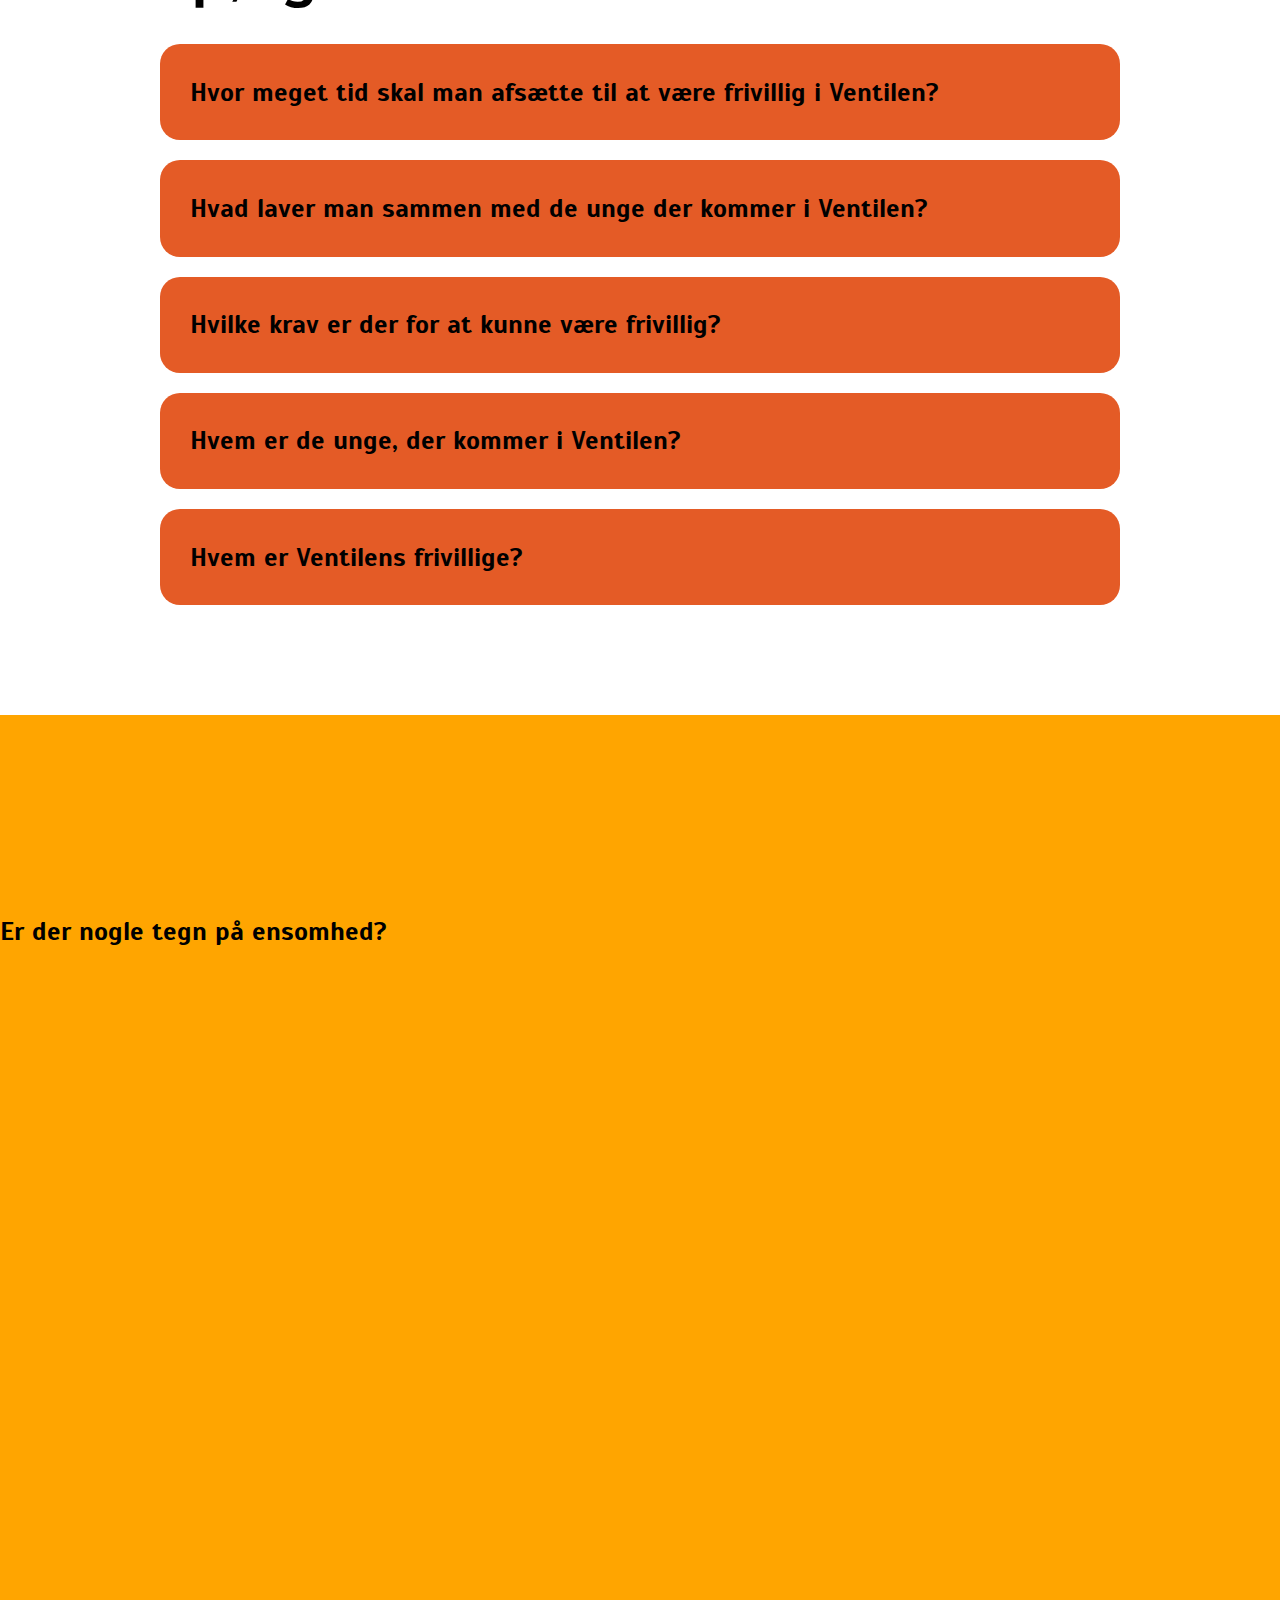
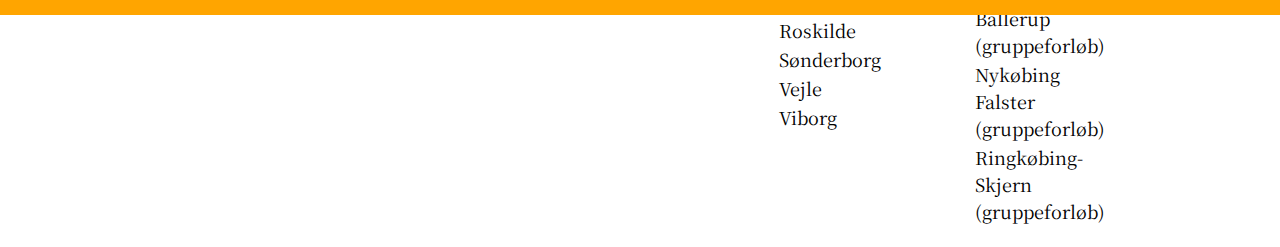
==== commit 355dde23: "Update underside.html" ====
--- a/underside.html
+++ b/underside.html
@@ -91,19 +91,19 @@
             <h1>Se dine frivillige muligheder her</h1>
             <div class="frivilligemuligheder__flexbox">
                 <div>
-                    <img src="images/video1.png" alt="billed">
+                    <img src="images/Portraet-af-ansatte.webp" alt="billed">
                     <h2>Bliv frivillig i gruppeforløb</h2>
                     <p>Som frivillig i gruppeforløb hjælper du unge med at bryde ensomheden i et trygt og lille fællesskab. Du guider samtaler, skaber tillid og styrker deltagernes tro på sig selv. Sammen gør vi en konkret forskel for unge, der mangler et sted at høre til.</p>
                     <button>Læs mere og ansøg →</button>
                 </div>
                 <div>
-                    <img src="images/video1.png" alt="billed">
+                    <img src="images/BUS2739-scaled.webp" alt="billed">
                     <h2>Vær en del af et åbent, aktivt fællesskab</h2>
                     <p>Som frivillig i Ventilens mødesteder eller KOMsammen-arrangementer gør du det nemmere for unge at mødes og skabe varige relationer. Du står for alt fra hyggelige spil- og filmaftener til cafébesøg og sociale aktiviteter. Bidrag med nye idéer og dit engagement – og vær med til at give unge et positivt fællesskab.</p>
                     <button>Læs mere her →</button>
                 </div>
                 <div>
-                    <img src="images/video1.png" alt="billed">
+                    <img src="images/billederafdeunge.webp" alt="billed">
                     <h2>Gør en forskel i hele landet</h2>
                     <p>Vil du sprede budskabet om Ventilen og ensomhed blandt unge, uanset hvor du bor? Som national frivillig arbejder du med kampagner, rekruttering og organisering af lokale events. Du bliver en vigtig del af Ventilens landsdækkende indsats for at nedbryde ensomhed.</p>
                     <button>Læs mere her →</button>
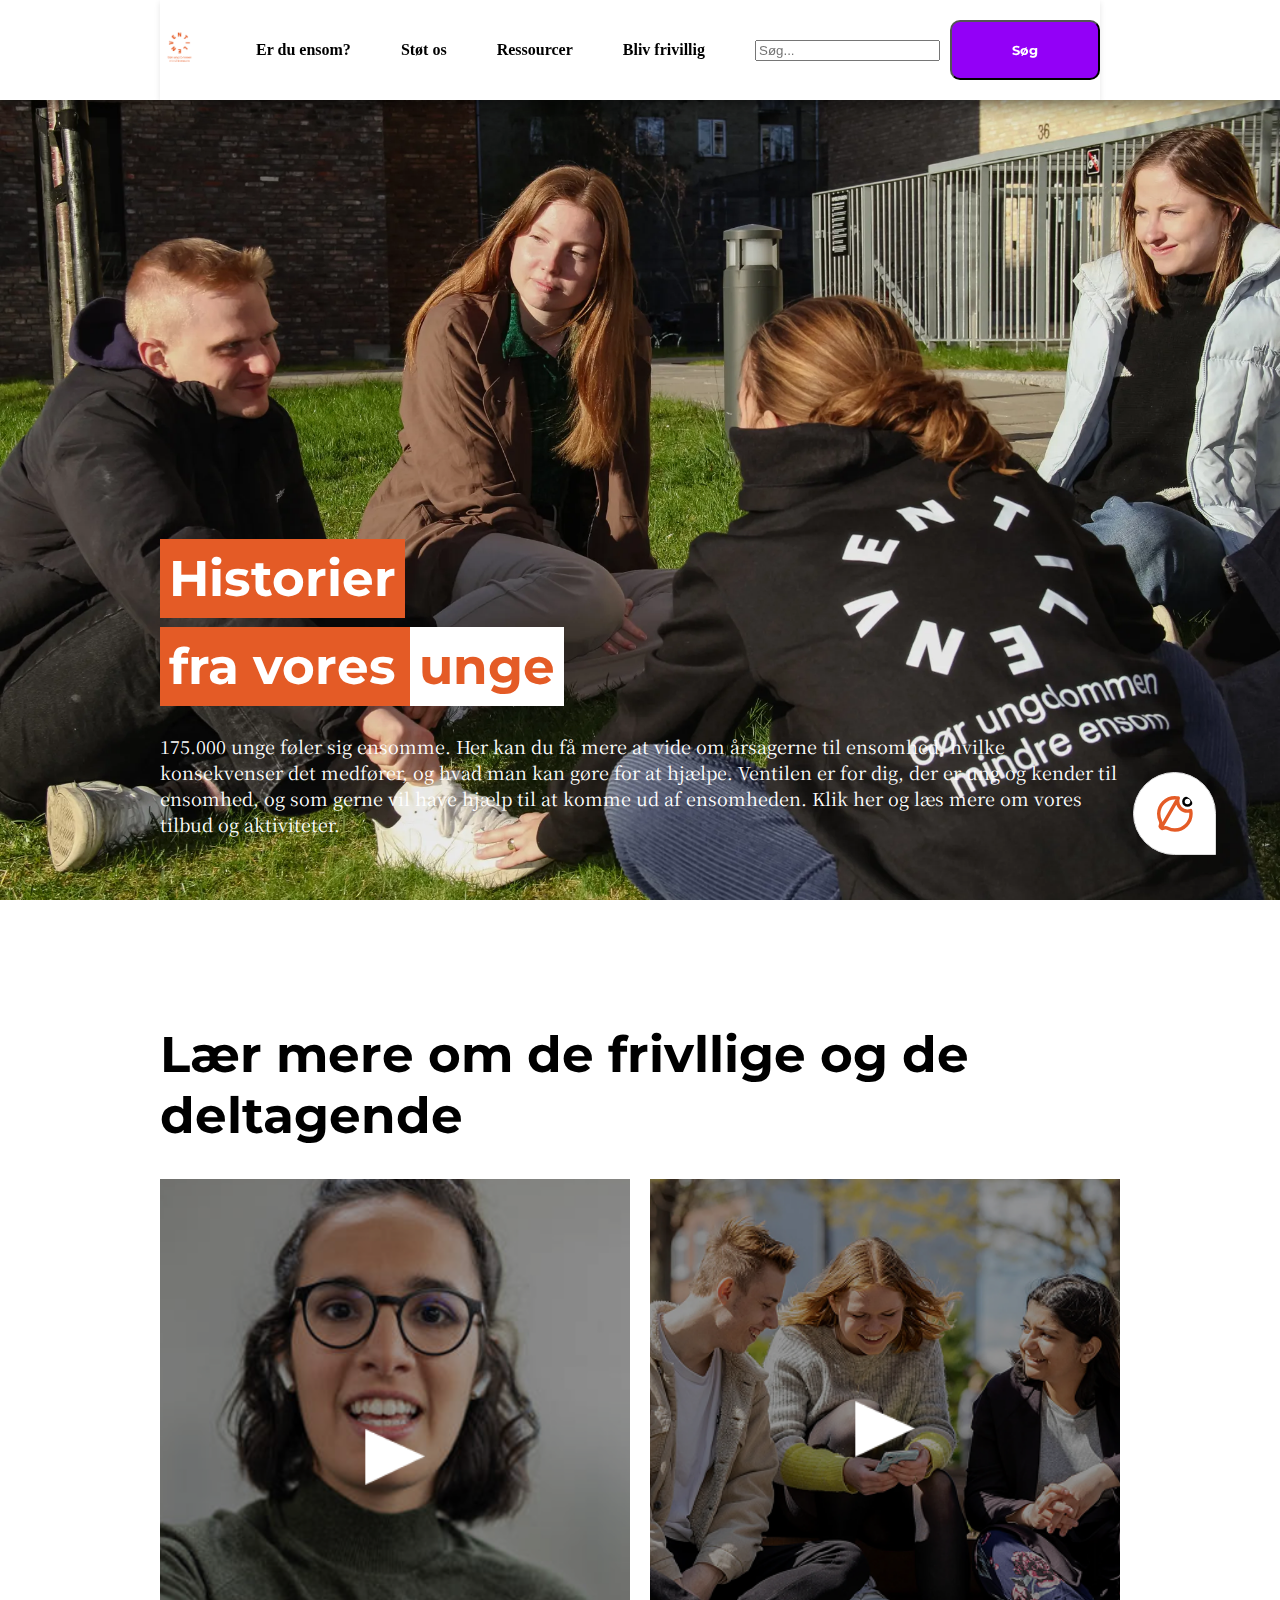
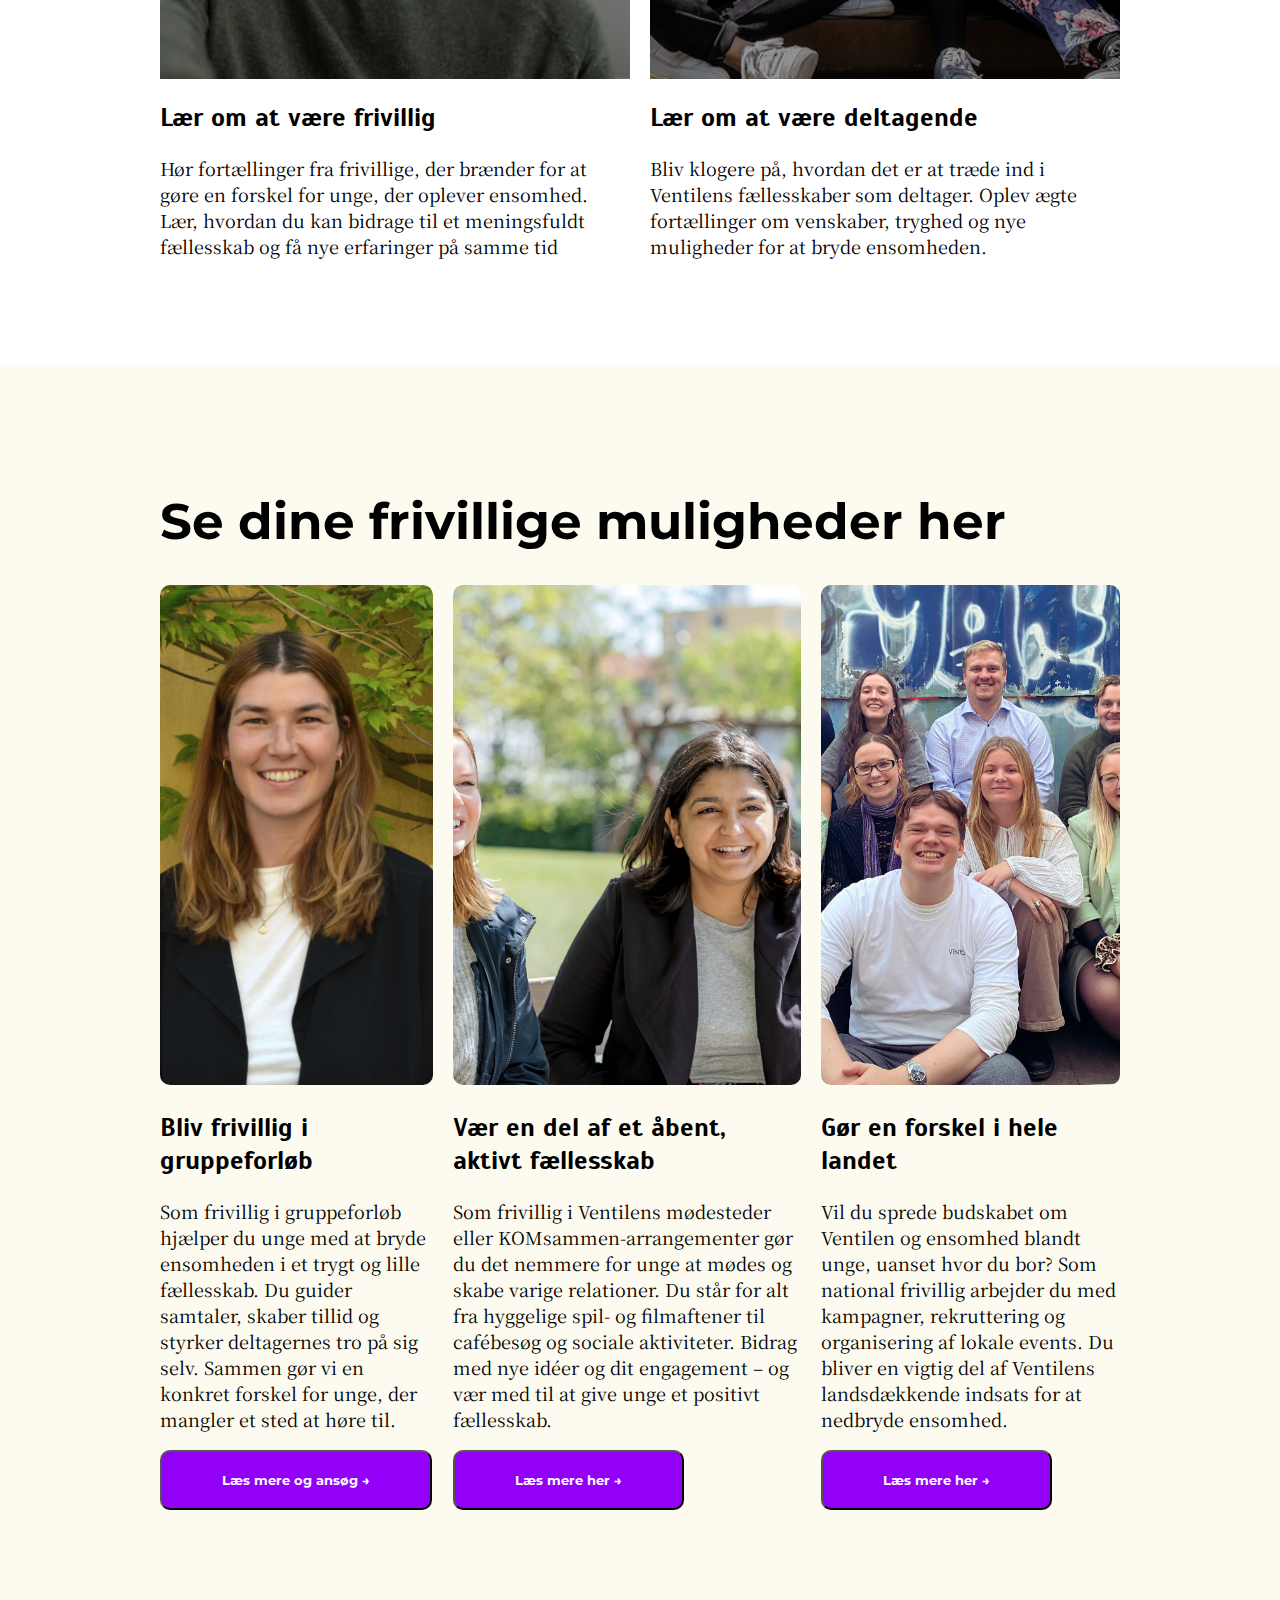
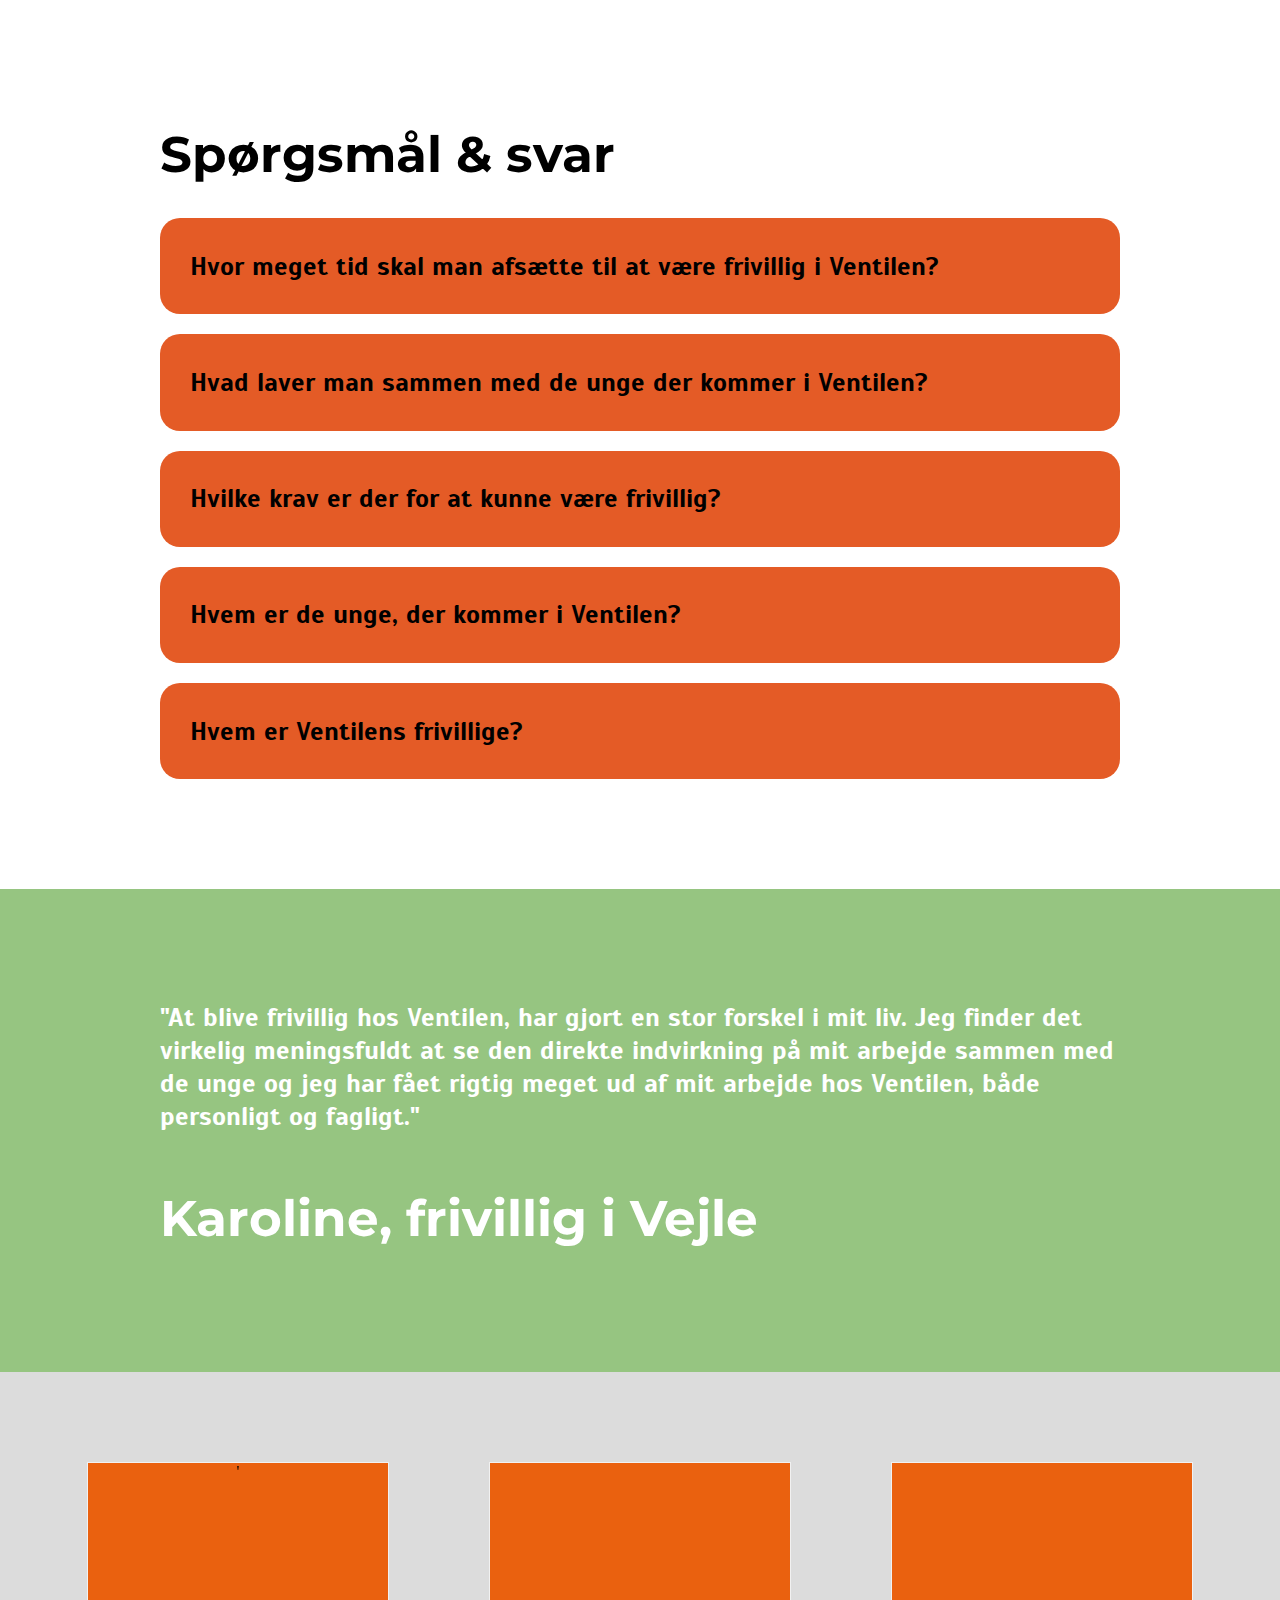
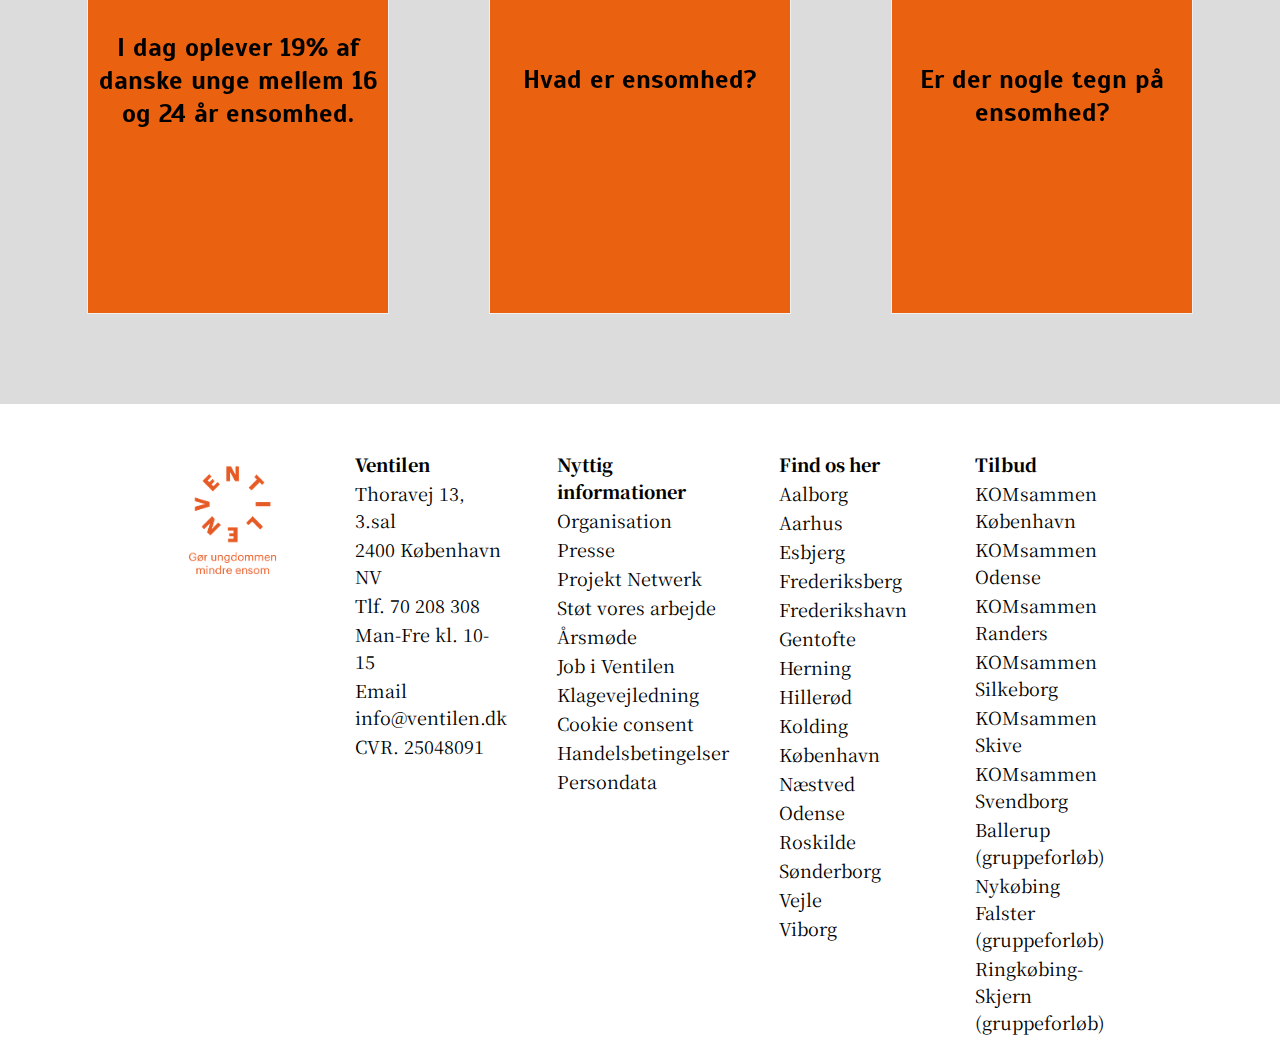
==== commit de7589cb: "Virk" ====
--- a/underside.html
+++ b/underside.html
@@ -70,17 +70,13 @@
                 <div>
                     <div class="videosektion_video__one"></div>
                     <h2>Lær om at være frivillig</h2>
-                    <p>Lorem ipsum dolor sit amet consectetur adipisicing elit. Est dolorem aperiam tempora veniam
-                        laboriosam soluta omnis id consectetur, alias, dolorum earum eveniet nulla, beatae temporibus
-                        suscipit expedita velit aliquam accusamus!</p>
+                    <p>Hør fortællinger fra frivillige, der brænder for at gøre en forskel for unge, der oplever ensomhed. Lær, hvordan du kan bidrage til et meningsfuldt fællesskab og få nye erfaringer på samme tid</p>
                 </div>
 
                 <div>
                     <div class="videosektion_video__two"></div>
                     <h2>Lær om at være deltagende</h2>
-                    <p>Lorem ipsum dolor sit amet consectetur adipisicing elit. Est dolorem aperiam tempora veniam
-                        laboriosam soluta omnis id consectetur, alias, dolorum earum eveniet nulla, beatae temporibus
-                        suscipit expedita velit aliquam accusamus!</p>
+                    <p>Bliv klogere på, hvordan det er at træde ind i Ventilens fællesskaber som deltager. Oplev ægte fortællinger om venskaber, tryghed og nye muligheder for at bryde ensomheden.</p>
                 </div>
             </div>
         </section>
@@ -184,6 +180,14 @@
 
     <!--Pernille slut - Sektion FAQ-->
 
+    <div class="citatboks">
+        <section>
+            <h2>"At blive frivillig hos Ventilen, har gjort en stor forskel i mit liv. Jeg finder det virkelig meningsfuldt at se den direkte indvirkning på mit arbejde sammen med de unge og jeg har fået rigtig meget ud af mit arbejde hos Ventilen, både personligt og fagligt."</h2>
+            <h1>Karoline, frivillig i Vejle</h1>
+        </section>
+    </div>
+
+
     <!-- Vithu start -->
     <div class="flip-box-container">
         <div class="flip-box">
@@ -224,15 +228,6 @@
 
       </div>
         <!-- Vithu Slut -->
-
-
-
-    <div class="citatboks">
-        <section>
-            <h2>"At blive frivillig hos Ventilen, har gjort en stor forskel i mit liv. Jeg finder det virkelig meningsfuldt at se den direkte indvirkning på mit arbejde sammen med de unge og jeg har fået rigtig meget ud af mit arbejde hos Ventilen, både personligt og fagligt."</h2>
-            <h1>Karoline, frivillig i Vejle</h1>
-        </section>
-    </div>
 
     <!-- Jakob start -->
     <div id="chatbox">
--- a/mainstylesheet.css
+++ b/mainstylesheet.css
@@ -1,696 +1,836 @@
-/* Kommentar */
-/* Style Style REGLER */
-html,
-body {
-    margin: 0;
-    padding: 0;
-}
-
-p {
-    /* Brødtekst regl */
-    font-family: "Noto Serif SC", serif;
-    font-weight: normal;
-    font-size: 18px;
-}
-
-h1 {
-    /* Overskrift regl */
-    font-family: "Montserrat", sans-serif;
-    font-weight: bold;
-    font-size: 50px;
-}
-
-h2 {
-    /* Mellemrubrik til brødteskt regl */
-    font-family: "Scada", sans-serif;
-    font-weight: bold;
-    font-size: 26px;
-}
-
-button {
-    font-family: "Montserrat", sans-serif;
-    font-weight: bold;
-    padding: 20px 60px 20px 60px;
-    border-radius: 10px;
-    background-color: #9300F7;
-    color: white;
-}
-
-img {
-    max-width: 100%;
-    max-height: 100%;
-    border-radius: 10px;
-}
-
-svg {
-    max-width: 100%;
-    max-height: 100%;
-}
-
-/* ----------------- */
-
-
-/* Ilyas start DON'T TOUCH*/
-.ilyasbody {
-    margin: 0;
-    font-family: Arial, sans-serif;
-    background-color: #f6f6f6;
-  }
-  
+/* Underside */
+
+  .HeroSlideShowTwo {
+      background-image: url(images/IMG_6081.webp) !important;
+  }
+
+  #DeltagEllerFrivilligSektion {
+      text-align: center;
+      display: flex;
+      flex-direction: row;
+      justify-content: center;
+      align-content: center;
+      margin: auto;
+      background-color: #FDFBEF;
+      padding: 10vh 0 10vh 0;
+      width: 100%;
+  }
+
+  #DeltagEllerFrivilligSektion__Sektioner img {
+      height: 350px;
+      width: 100%;
+      object-fit: cover;
+      object-position: 0% 35%;
+  }
+
+  #DeltagEllerFrivilligSektion section {
+      display: flex;
+      flex-direction: column;
+  }
+
+  .videosektion section {
+      padding: 10vh 0vh 10vh 0;
+      display: flex;
+      flex-direction: column;
+  }
+
+  .videosektion section div {
+      flex: 1;
+  }
+
+  .videosektion__flexbox {
+      display: flex;
+      flex-direction: row;
+      gap: 20px;
+  }
+
+  .videosektion_video__one {
+      background-image: url(images/video1.png);
+      background-size: cover;
+      background-position: center;
+      height: 500px;
+      margin-bottom: 20px;
+  }
+
+  .videosektion_video__two {
+      background-image: url(images/video2.png);
+      background-size: cover;
+      background-position: center;
+      height: 500px;
+      margin-bottom: 20px;
+  }
+
+  .frivilligemuligheder {
+      background-color: #FDFBEF;
+  }
+
+  .frivilligemuligheder section {
+      padding: 10vh 0vh 10vh 0vh;
+      display: flex;
+      flex-direction: column;
+  }
+
+  .frivilligemuligheder__flexbox {
+      display: flex;
+      flex-direction: row;
+      gap: 20px;
+  }
+
+  .frivilligemuligheder section img {
+      width: 100%;
+      height: 500px;
+      max-height: 500px;
+      object-fit: cover;
+      object-position: top;
+  }
+
+  .citatboks {
+      background-color: #96C581;
+      color: white;
+  }
+
+  .citatboks section {
+      display: flex;
+      gap: 0px;
+      flex-direction: column;
+      padding: 10vh 0vh 10vh 0vh;
+  }
+
+
+  /* Underside slut */
+
+
+
+  /*Pernille style starter her for FAQ */
+
+  .faq-div {
+      background-color: #FFFFFF;
+  }
+
+  .faq-section {
+      flex-direction: column;
+      padding: 10vh 0vh 10vh 0vh;
+
+  }
+
+  .question {
+      cursor: pointer;
+  }
+
+  .faq-container {
+      background-color: #E45B26;
+      border-radius: 20px;
+      padding: 10px 30px 10px 30px;
+      margin-bottom: 20px;
+      transition: opacity 0.2s ease
+  }
+
+  .faq-container:hover:not(.active) {
+      background: #f6a484;
+      /*farve når musen holdes hen over boksen */
+  }
+
+  .faq-container.active {
+      background-color: #E45B26;
+  }
+
+  .answer {
+      display: none;
+      margin-top: 10px;
+      /*afstand fra tekst og overskrift*/
+      color: #000000;
+      /*farve på paragraph teksten inden i boksen*/
+  }
+
+  /*Pernille style slutter her for FAQ */
+
+  /* Style Style REGLER */
+  html,
+  body {
+      margin: 0;
+      padding: 0;
+  }
+
+  p {
+      /* Brødtekst regl */
+      font-family: "Noto Serif SC", serif;
+      font-weight: normal;
+      font-size: 18px;
+  }
+
+  h1 {
+      /* Overskrift regl */
+      font-family: "Montserrat", sans-serif;
+      font-weight: bold;
+      font-size: 50px;
+  }
+
+  h2 {
+      /* Mellemrubrik til brødteskt regl */
+      font-family: "Scada", sans-serif;
+      font-weight: bold;
+      font-size: 26px;
+  }
+
+  button {
+      font-family: "Montserrat", sans-serif;
+      font-weight: bold;
+      padding: 20px 60px 20px 60px;
+      border-radius: 10px;
+      background-color: #9300F7;
+      color: white;
+  }
+
+  img {
+      max-width: 100%;
+      max-height: 100%;
+      border-radius: 10px;
+  }
+
+  svg {
+      max-width: 100%;
+      max-height: 100%;
+  }
+
+  /* ----------------- */
+
+
+  /* Ilyas start DON'T TOUCH*/
+  .ilyasbody {
+      margin: 0;
+      font-family: Arial, sans-serif;
+      background-color: #f6f6f6;
+  }
+
   .ilyasnav {
-    display: flex;
-    justify-content: center;
-    align-items: center;
-    gap: 40px;
-    background-color: #ffffff;
-    box-shadow: 0 2px 6px rgba(0,0,0,0.1);
-    position: relative;
-    z-index: 10;
-    padding: 10px 0;
-  }
-  
+      display: flex;
+      justify-content: center;
+      align-items: center;
+      gap: 40px;
+      background-color: #ffffff;
+      box-shadow: 0 2px 6px rgba(0, 0, 0, 0.1);
+      position: relative;
+      z-index: 10;
+      padding: 10px 0;
+  }
+
   .ilyasnav__logo img {
-    height: 40px;
-    margin-right: 30px;
-  }
-  
+      height: 40px;
+      margin-right: 30px;
+  }
+
   .ilyasnav__menu {
-    display: flex;
-    gap: 30px;
-    list-style: none;
-    padding: 0;
-    margin: 0;
-  }
-  
+      display: flex;
+      gap: 30px;
+      list-style: none;
+      padding: 0;
+      margin: 0;
+  }
+
   .ilyasnav__item {
-    position: relative;
-    padding: 10px;
-    cursor: pointer;
-    font-weight: bold;
-    transition: color 0.3s ease;
-  }
-  
+      position: relative;
+      padding: 10px;
+      cursor: pointer;
+      font-weight: bold;
+      transition: color 0.3s ease;
+  }
+
   .ilyasnav__item:hover {
-    color: #000000;
-  }
-  
+      color: #000000;
+  }
+
   .ilyasdropdown {
-    display: none;
-    position: absolute;
-    top: 40px;
-    left: 0;
-    background-color: #ffffff;
-    border: 1px solid #ddd;
-    padding: 10px;
-    min-width: 200px;
-    box-shadow: 0 2px 8px rgba(0,0,0,0.1);
-    z-index: 100;
-  }
-  
+      display: none;
+      position: absolute;
+      top: 40px;
+      left: 0;
+      background-color: #ffffff;
+      border: 1px solid #ddd;
+      padding: 10px;
+      min-width: 200px;
+      box-shadow: 0 2px 8px rgba(0, 0, 0, 0.1);
+      z-index: 100;
+  }
+
   .ilyasnav__item:hover .ilyasdropdown,
   .ilyasdropdown:hover {
-    display: block;
-  }
-  
+      display: block;
+  }
+
   .ilyasdropdown__item {
-    padding: 8px;
-    display: flex;
-    align-items: center;
-    gap: 10px;
-    transition: background 0.3s ease;
-  }
-  
+      padding: 8px;
+      display: flex;
+      align-items: center;
+      gap: 10px;
+      transition: background 0.3s ease;
+  }
+
 
   .ilyasdropdown__item.highlight {
-    background-color: #fff481; 
-    color: #000000; 
-  }
-  
+      background-color: #fff481;
+      color: #000000;
+  }
+
   .ilyasdropdown__item:hover {
-    background-color: #eef9ff;
-  }
-  
+      background-color: #eef9ff;
+  }
+
   .ilyasdropdown__img {
-    width: 40px;
-    height: 40px;
-    object-fit: contain;
-    border-radius: 5px;
-    transition: transform 0.3s ease;
-  }
-  
+      width: 40px;
+      height: 40px;
+      object-fit: contain;
+      border-radius: 5px;
+      transition: transform 0.3s ease;
+  }
+
   .ilyasdropdown__img:hover {
-    transform: scale(1.1);
-  }
-  
+      transform: scale(1.1);
+  }
+
   .ilyasnav__search {
-    display: flex;
-    align-items: center;
-    gap: 10px;
-  }
-  
+      display: flex;
+      align-items: center;
+      gap: 10px;
+  }
+
   .ilyasmessageBox {
-    text-align: center;
-    padding: 10px;
-    color: red;
-    font-weight: bold;
-  }
-  
-  
-/* Ilyas slut */
-
-/*Pernille style starter her for FAQ */
-
-.faq-div {
-    background-color: #FFFFFF;
-}
-
-.faq-section {
-    padding: 10vh 0vh 10vh 0vh;
-    flex-direction: column;
-}
-
-.question {
-    cursor: pointer;
-}
-
-.faq-container {
-    background-color: #E45B26;
-    border-radius: 20px;
-    padding: 10px 30px 10px 30px;
-    margin-bottom: 20px;
-    transition: opacity 0.2s ease 
-}
-
-.faq-container:hover:not(.active) {
-    background: #f6a484; /*farve når musen holdes hen over boksen */
-}
-
-.faq-container.active {
-    background-color: #E45B26;
-}
-
-.answer {
-    display: none;
-    margin-top: 10px; /*afstand fra tekst og overskrift*/
-    color: #000000; /*farve på paragraph teksten inden i boksen*/
-}
-
-/*Pernille style slutter her for FAQ */
-
-
-
-.videosektion section {
-    padding: 10vh 0vh 10vh 0;
-    display: flex;
-    flex-direction: column;
-}
-
-.videosektion section div {
-    flex: 1;
-}
-
-.videosektion__flexbox {
-    display: flex;
-    flex-direction: row;
-    gap: 20px;
-}
-
-.videosektion_video__one {
-    background-image: url(images/video1.png);
-    background-size: cover;
-    background-position: center;
-    height: 500px;
-    margin-bottom: 20px;
-}
-.videosektion_video__two {
-    background-image: url(images/video2.png);
-    background-size: cover;
-    background-position: center;
-    height: 500px;
-    margin-bottom: 20px;
-}
-
-.frivilligemuligheder {
-    background-color: #FDFBEF;
-}
-
-.frivilligemuligheder section {
-    padding: 10vh 0vh 10vh 0vh;
-    display: flex;
-    flex-direction: column;
-}
-
-.frivilligemuligheder section img {
-    width: 100%;
-    height: 300px;
-    max-height: 300px;
-    object-fit: cover;
-    object-position: center;
-}
-
-.frivilligemuligheder__flexbox {
-    display: flex;
-    flex-direction: row;
-    gap: 20px;
-}
-
-.citatboks {
-    background-color: #96C581;
-    color: white;
-}
-
-.citatboks section {
-    display: flex;
-    gap: 0px;
-    flex-direction: column;
-    padding: 10vh 0vh 10vh 0vh;
-}
-
-header {
-    z-index: 9999;
-    filter: drop-shadow(0px 5px 10px rgb(0, 0, 0, 0.5));
-    background-color: white;
-    height: 100px;
-    width: 100%;
-    display: flex;
-    justify-content: center;
-
-}
-
-section {
-    /* ALT INDHOLD HAR SAMME BREDTE, ÆNDRE MIG HVIS DU VIL ÆNDRE HELE BREDTEN */
-    width: 75%;
-    margin: 0 auto;
-    display: flex;
-}
-
-header section div {
-    flex: 1;
-    align-content: center;
-}
-
-#HeroSlideShow {
-    background-image: url(images/Ventilen-6041-scaled.webp);
-    background-size: cover;
-    background-position: center;
-    height: 800px;
-    display: flex;
-    flex-direction: column;
-    justify-content: flex-end;
-}
-
-#HeroSlideShow section {
-    display: flex;
-    flex-direction: column;
-    gap: 1vh;
-    justify-content:first baseline;
-    align-items: start;
-    margin-bottom: 5vh;
-    color: white;
-}
-
-#HeroSlideShow section h1 {
-    margin: 0;
-    display: inline-block;
-    background-color: #E45B26;
-    color: white;
-    padding: 1vh;
-}
-
-#HeroSlideShow section b {
-    margin-right: -1vh;
-    font-weight: bold;
-    background-color: white;
-    color: #E45B26;
-    padding: 1vh;
-}
-
-.HeroSlideShowTwo {
-    background-image: url(images/IMG_6081.webp) !important;
-}
-
-#DeltagEllerFrivilligSektion {
-    text-align: center;
-    display: flex;
-    flex-direction: row;
-    justify-content: center;
-    align-content: center;
-    margin: auto;
-    background-color: #FDFBEF;
-    padding: 10vh 0 10vh 0;
-    width: 100%;
-}
-
-#DeltagEllerFrivilligSektion__Sektioner img {
-    height: 350px;
-    width: 100%;
-    object-fit: cover;
-    object-position: 0% 35%;
-}
-
-#DeltagEllerFrivilligSektion section {
-    display: flex;
-    flex-direction: column;
-}
-
-
-#DeltagEllerFrivilligSektion__Sektioner {
-    display: flex;
-    flex-direction: row;
-    gap: 20px;
-    text-align: left;
-}
-
-#DeltagEllerFrivilligSektion__Sektioner div {
-    flex: 1;
-    background-color: orange;
-    color: white;
-    border-radius: 2vh;
-    padding: 4vh 2vh 4vh 2vh;
-}
-
-#HistorieFraFrivilligSektion {
-    padding: 10vh 0 10vh 0;
-    display: flex;
-    flex-direction: row;
-    width: 100%;
-}
-
-#HistorieFraFrivilligSektion section div {
-    display: flex;
-    flex-direction: column;
-    align-content: center;
-    justify-content: center;
-    flex: 1;
-}
-
-#HistorieFraFrivilligSektion section>div:nth-child(2) {
-    padding-left: 5vh;
-}
-
-#OmVentilenSektion {
-    width: 100%;
-    background-color: #E45B26;
-    color: white;
-    padding: 10vh 0 10vh 0;
-}
-
-#OmVentilenSektion section {
-    display: flex;
-    flex-direction: column;
-}
-
-#OmVentilenSektion button {
-    width: 30%;
-}
-
-#OmVentilenSektion__Image {
-    background-image: url(images/billederafdeunge.webp);
-    background-size: cover;
-    background-position: 0% 25%;
-    height: 400px;
-    border-radius: 10px;
-}
-
-/* Chat box... */
-#chatbox {
-    padding: .5vh;
-    width: 8vh;
-    height: 8vh;
-    background-color: white;
-    border-radius: 10vh 10vh 0vh 10vh;
-    position: fixed;
-    right: 5%;
-    bottom: 5%;
-    display: flex;
-    flex-direction: column;
-    text-align: center;
-    transition: all cubic-bezier(.81, .15, .47, 1.57) .5s;
-    border: 1px solid gainsboro;
-}
-
-
-#chatbox.chatbox__udvidet {
-    border: 5px solid black;
-    padding: 5vh;
-    width: 80vh;
-    height: 60vh;
-}
-
-#chatbox div {
-    transform: scale(0);
-    display: none;
-}
-
-#chatbox.chatbox__udvidet div {
-    transform: scale(1);
-    display: flex;
-}
-
-#chatbox__chaticon {
-    max-width: 50%;
-    max-height: 50%;
-    margin: auto;
-    display: flex;
-}
-
-#chatbox__closeandlogo {
-    height: 10vh;
-    display: none;
-    justify-content: space-between;
-    margin-bottom: 50px;
-}
-
-#chatbox__write {
-    height: 5vh;
-    display: flex;
-    flex-direction: row;
-}
-
-
-#chatbox input {
-    width: 90%;
-    border: 0px solid;
-    outline: none;
-    padding: 1vh;
-    background-color: gainsboro;
-    border-radius: 1vh 0vh 0vh 1vh;
-
-}
-
-#chatbox__write input {
-    flex: 75%;
-}
-
-
-#chatbox__write button {
-    padding: 2vh;
-    width: 25%;
-    flex: 25%;
-    border-radius: 0vh 1vh 1vh 0vh;
-}
-
-#chatbox__write form {
-    width: 100%;
-    display: flex;
-    flex-direction: row;
-}
-
-#chatbox__messagesection {
-    flex: 50%;
-    width: 100%;
-    margin-bottom: 20px;
-    overflow-y: scroll;
-    overflow-x: hidden;
-    flex-direction: column;
-    display: flex;
-    justify-content: flex-start;
-    align-content: flex-start;
-}
-
-#chatbox__messagesection::-webkit-scrollbar {
-    width: 0;
-    /* Remove scrollbar width */
-    height: 0;
-    /* Remove scrollbar height */
-}
-
-.chatbox__messagerobot {
-    margin-right: 20px;
-    border-radius: 1.5vh;
-    animation: messagebox 0.5s 1 cubic-bezier(.97,0,.83,.67);
-    display: flex;
-    justify-content: flex-start;
-    text-align: right !important;
-    background-color: #E45B26;
-    padding-right: 2vh;
-    padding-left: 2vh;
-    margin-bottom: 20px;
-    color: white;
-    width: 93%;
-    word-break: break-word;
-    overflow-wrap: break-word;
-    white-space: normal;
-}
-
-.chatbox__messageyou {
-    border-radius: 1.5vh;
-    display: flex;
-    flex-direction: column-reverse;
-    justify-content: flex-end;
-    text-align: right !important;
-    background-color: #9300F7;
-    padding-top: 2vh;
-    padding-right: 2vh;
-    padding-left: 2vh;
-    color: white;
-    margin-bottom: 20px;
-    margin-left: 20px;
-    width: 93%;
-    word-break: break-word;
-    overflow-wrap: break-word;
-    white-space: normal;
-}
-
-.chatbox__messagefaq {
-    opacity: 50%;
-    border-radius: 1.5vh;
-    display: flex;
-    text-align: right !important;
-    background-color: rgb(0, 0, 0, 0);
-    border: 2px solid #E45B26;
-    padding-right: 2vh;
-    padding-left: 2vh;
-    color: #E45B26;
-    margin-bottom: 10px;
-    width: 93%;
-    word-break: break-word;
-    overflow-wrap: break-word;
-    white-space: normal;
-}
-
-.chatbox__messageyou span {
-    margin-bottom: -20px;
-    opacity: 75%;
-}
-
-
-@keyframes messagebox {
-    0% {transform: scale(0);}
-    100% {transform: scale(1);}
-}
-
-
-/* Her begynder footer styling */
-
-
-.footer-container {
-    display: flex;
-    justify-content: space-between;
-    /* Gør kolonnerne jævnt fordelt */
-    flex-direction: row;
-    margin: 0 auto;
-    /* Centrerer footeren */
-    padding: 20px;
-    margin-top: 20px;
-}
-
-
-.footer-right {
-    flex: 1;
-    display: flex;
-    gap: 50px;
-    /* Justér afstanden mellem kolonnerne */
-    margin-left: auto;
-    /*Får kolonnerne til at være i højre side af footer */
-}
-
-.footer-column {
-    flex: 1;
-    /* Sørger for at kolonnerne fylder lige meget */
-    /* Forhindrer at de bliver for smalle */
-}
-
-.footer-column p {
-    margin: 2px 0;
-    line-height: 1.5;
-}
-
-/* Vithu start */
-    .flip-box:hover .flip-box-inner {
-        transform: rotateY(180deg);
-    } 
-
-    .flip-box-front, .flip-box-back {
-        position: absolute;
-        width: 100%;
-        height: 100%;
-        backface-visibility: hidden;
-    }
-
-
-    .flip-box-front {
-        background-color: orange;
-
-    }
-
-    .flip-box-back {
-        background-color: #EA610F;
-        color: white;
-        transform: rotateY(180deg);
-    }
-
-    .billede  {
-        width: 300px;
-        height: 450px;body {
-        display: flex;
-        justify-content: center;
-        align-items: center;
-        height: 100vh;
-        background-color: #f4f4f4;
-    }
-
-    .flip-box-container {
-        display: flex;
-        width: 300px;
-        overflow: hidden;
-    }
-
-    .flip-box {
-        width: 100px;
-        height: 100px;
-        background-color: #ddd;
-        margin: 5px;
-        text-align: center;
-        line-height: 100px;
-        font-size: 20px;
-        transition: transform 0.5s;
-    }
-
-/* Vithu slut */
-
-
-@media (max-width: 900px) {
-    .footer-container {
-        flex-direction: column;
-        /* Skift til kolonne på mindre skærme */
-        text-align: center;
-    }
-
-    .footer-column.left {
-        text-align: center;
-        margin-bottom: 20px;
-    }
-
-    .footer-right {
-        flex-direction: column;
-        /* Sæt elementerne under hinanden */
-        gap: 20px;
-        /* Reducér mellemrum */
-    }
-
-    .footer-column {
-        text-align: center;
-        /* Justere tekst til højre */
-    }
-}}+      text-align: center;
+      padding: 10px;
+      color: red;
+      font-weight: bold;
+  }
+
+
+  /* Ilyas slut */
+
+
+  /* Slet mig senere */
+
+  header {
+      z-index: 9999;
+      filter: drop-shadow(0px 5px 10px rgb(0, 0, 0, 0.5));
+      background-color: white;
+      height: 100px;
+      width: 100%;
+      display: flex;
+      justify-content: center;
+
+  }
+
+  .citatboks {
+      background-color: #96C581;
+      color: white;
+  }
+
+  .citatboks section {
+      display: flex;
+      gap: 0px;
+      flex-direction: column;
+      padding: 10vh 0vh 10vh 0vh;
+  }
+
+  section {
+      /* ALT INDHOLD HAR SAMME BREDTE, ÆNDRE MIG HVIS DU VIL ÆNDRE HELE BREDTEN */
+      width: 75%;
+      margin: 0 auto;
+      display: flex;
+  }
+
+  header section div {
+      flex: 1;
+      align-content: center;
+  }
+
+  #HeroSlideShow {
+      background-image: url(images/Ventilen-6041-scaled.webp);
+      background-size: cover;
+      background-position: center;
+      height: 800px;
+      display: flex;
+      flex-direction: column;
+      justify-content: flex-end;
+  }
+
+  #HeroSlideShow section {
+      display: flex;
+      flex-direction: column;
+      gap: 1vh;
+      justify-content: first baseline;
+      align-items: start;
+      margin-bottom: 5vh;
+      color: white;
+  }
+
+  #HeroSlideShow section h1 {
+      margin: 0;
+      display: inline-block;
+      background-color: #E45B26;
+      color: white;
+      padding: 1vh;
+  }
+
+  #HeroSlideShow section b {
+      margin-right: -1vh;
+      font-weight: bold;
+      background-color: white;
+      color: #E45B26;
+      padding: 1vh;
+
+  }
+
+  #DeltagEllerFrivilligSektion {
+      text-align: center;
+      display: flex;
+      flex-direction: row;
+      justify-content: center;
+      align-content: center;
+      margin: auto;
+      background-color: #FDFBEF;
+      padding: 10vh 0 10vh 0;
+      width: 100%;
+  }
+
+  #DeltagEllerFrivilligSektion__Sektioner img {
+      height: 350px;
+      width: 100%;
+      object-fit: cover;
+      object-position: 0% 35%;
+  }
+
+  #DeltagEllerFrivilligSektion section {
+      display: flex;
+      flex-direction: column;
+  }
+
+
+  #DeltagEllerFrivilligSektion__Sektioner {
+      display: flex;
+      flex-direction: row;
+      gap: 20px;
+      text-align: left;
+  }
+
+  #DeltagEllerFrivilligSektion__Sektioner div {
+      flex: 1;
+      background-color: orange;
+      color: white;
+      border-radius: 2vh;
+      padding: 4vh 2vh 4vh 2vh;
+  }
+
+  #HistorieFraFrivilligSektion {
+      padding: 10vh 0 10vh 0;
+      display: flex;
+      flex-direction: row;
+      width: 100%;
+  }
+
+  #HistorieFraFrivilligSektion section div {
+      display: flex;
+      flex-direction: column;
+      align-content: center;
+      justify-content: center;
+      flex: 1;
+  }
+
+  #HistorieFraFrivilligSektion section>div:nth-child(2) {
+      padding-left: 5vh;
+  }
+
+  #OmVentilenSektion {
+      width: 100%;
+      background-color: #E45B26;
+      color: white;
+      padding: 10vh 0 10vh 0;
+  }
+
+  #OmVentilenSektion section {
+      display: flex;
+      flex-direction: column;
+  }
+
+  #OmVentilenSektion button {
+      width: 30%;
+  }
+
+  #OmVentilenSektion__Image {
+      background-image: url(images/billederafdeunge.webp);
+      background-size: cover;
+      background-position: 0% 25%;
+      height: 400px;
+      border-radius: 10px;
+  }
+
+  /* Chat box... */
+  #chatbox {
+      padding: .5vh;
+      width: 8vh;
+      height: 8vh;
+      background-color: white;
+      border-radius: 10vh 10vh 0vh 10vh;
+      position: fixed;
+      right: 5%;
+      bottom: 5%;
+      display: flex;
+      flex-direction: column;
+      text-align: center;
+      transition: all cubic-bezier(.81, .15, .47, 1.57) .5s;
+      border: 1px solid gainsboro;
+
+  }
+
+
+  #chatbox.chatbox__udvidet {
+      border: 5px solid black;
+      padding: 5vh;
+      width: 80vh;
+      height: 60vh;
+  }
+
+  #chatbox div {
+      transform: scale(0);
+      display: none;
+  }
+
+  #chatbox.chatbox__udvidet div {
+      transform: scale(1);
+      display: flex;
+  }
+
+  #chatbox__chaticon {
+      max-width: 50%;
+      max-height: 50%;
+      margin: auto;
+      display: flex;
+      cursor: pointer;
+  }
+
+  #chatbox__closeandlogo {
+      height: 10vh;
+      display: none;
+      justify-content: space-between;
+      margin-bottom: 50px;
+  }
+
+  #chatbox__write {
+      height: 5vh;
+      display: flex;
+      flex-direction: row;
+  }
+
+
+  #chatbox input {
+      width: 90%;
+      border: 0px solid;
+      outline: none;
+      padding: 1vh;
+      background-color: gainsboro;
+      border-radius: 1vh 0vh 0vh 1vh;
+
+  }
+
+  #chatbox__write input {
+      flex: 75%;
+  }
+
+
+  #chatbox__write button {
+      padding: 2vh;
+      width: 25%;
+      flex: 25%;
+      border-radius: 0vh 1vh 1vh 0vh;
+      cursor: pointer;
+  }
+
+  #chatbox__write form {
+      width: 100%;
+      display: flex;
+      flex-direction: row;
+  }
+
+  #chatbox__messagesection {
+      flex: 50%;
+      width: 100%;
+      margin-bottom: 20px;
+      overflow-y: scroll;
+      overflow-x: hidden;
+      flex-direction: column;
+      display: flex;
+      justify-content: flex-start;
+      align-content: flex-start;
+  }
+
+  #chatbox__messagesection::-webkit-scrollbar {
+      width: 0;
+      /* Remove scrollbar width */
+      height: 0;
+      /* Remove scrollbar height */
+  }
+
+  .chatbox__messagerobot {
+      margin-right: 20px;
+      border-radius: 1.5vh;
+      animation: messagebox 0.5s 1 cubic-bezier(.97, 0, .83, .67);
+      display: flex;
+      justify-content: flex-start;
+      text-align: right !important;
+      background-color: #E45B26;
+      padding-right: 2vh;
+      padding-left: 2vh;
+      margin-bottom: 20px;
+      color: white;
+      width: 93%;
+      word-break: break-word;
+      overflow-wrap: break-word;
+      white-space: normal;
+  }
+
+  .chatbox__messageyou {
+      border-radius: 1.5vh;
+      display: flex;
+      flex-direction: column-reverse;
+      justify-content: flex-end;
+      text-align: right !important;
+      background-color: #9300F7;
+      padding-top: 2vh;
+      padding-right: 2vh;
+      padding-left: 2vh;
+      color: white;
+      margin-bottom: 20px;
+      margin-left: 20px;
+      width: 93%;
+      word-break: break-word;
+      overflow-wrap: break-word;
+      white-space: normal;
+  }
+
+  .chatbox__messagefaq {
+      opacity: 50%;
+      border-radius: 1.5vh;
+      display: flex;
+      text-align: right !important;
+      background-color: rgb(0, 0, 0, 0);
+      border: 2px solid #E45B26;
+      padding-right: 2vh;
+      padding-left: 2vh;
+      color: #E45B26;
+      margin-bottom: 10px;
+      width: 93%;
+      word-break: break-word;
+      overflow-wrap: break-word;
+      white-space: normal;
+  }
+
+  .chatbox__messageyou span {
+      margin-bottom: -20px;
+      opacity: 75%;
+  }
+
+
+  @keyframes messagebox {
+      0% {
+          transform: scale(0);
+      }
+
+      100% {
+          transform: scale(1);
+      }
+  }
+
+
+  /* Her begynder footer styling */
+
+
+  .footer-container {
+      display: flex;
+      justify-content: space-between;
+      /* Gør kolonnerne jævnt fordelt */
+      flex-direction: row;
+      margin: 0 auto;
+      /* Centrerer footeren */
+      padding: 20px;
+      margin-top: 20px;
+  }
+
+
+  .footer-right {
+      flex: 1;
+      display: flex;
+      gap: 50px;
+      /* Justér afstanden mellem kolonnerne */
+      margin-left: auto;
+      /*Får kolonnerne til at være i højre side af footer */
+  }
+
+  .footer-column {
+      flex: 1;
+      /* Sørger for at kolonnerne fylder lige meget */
+      /* Forhindrer at de bliver for smalle */
+  }
+
+  .footer-column p {
+      margin: 2px 0;
+      line-height: 1.5;
+  }
+
+  /* The flip box container - set the width and height to whatever you want. We have added the border property to demonstrate that the flip itself goes out of the box on hover (remove perspective if you don't want the 3D effect */
+
+  .flip-box-container {
+      background-color: gainsboro;
+      padding: 10vh 0vh 10vh 0vh;
+      justify-content: center;
+      display: flex;
+      gap: 100px;
+      /* Afstand mellem kasserne */
+      margin-bottom: 25px;
+
+
+  }
+
+  .flip-box {
+      background-color: transparent;
+      width: 300px;
+      height: 450px;
+      border: 1px solid #f1f1f1;
+      perspective: 1000px;
+      /* Remove this if you don't want the 3D effect */
+      overflow: hidden;
+  }
+
+  /* This container is needed to position the front and back side */
+  .flip-box-inner {
+      position: relative;
+      width: 100%;
+      height: 100%;
+      text-align: center;
+      transition: transform 0.8s;
+      transform-style: preserve-3d;
+  }
+
+  /* Do an horizontal flip when you move the mouse over the flip box container */
+  .flip-box:hover .flip-box-inner {
+      transform: rotateY(180deg);
+  }
+
+  /* Position the front and back side */
+  .flip-box-front,
+  .flip-box-back {
+      position: absolute;
+      width: 100%;
+      height: 100%;
+      -webkit-backface-visibility: hidden;
+      /* Safari */
+      backface-visibility: hidden;
+  }
+
+  /* Style the front side */
+  .flip-box-front {
+      background-color: #EA610F;
+
+  }
+
+  /* Style the back side */
+  .flip-box-back {
+      background-color: orange;
+      color: white;
+      transform: rotateY(180deg);
+  }
+
+  .billede {
+      width: 300px;
+      height: 450px;
+
+      body {
+          display: flex;
+          justify-content: center;
+          align-items: center;
+          height: 100vh;
+          background-color: #f4f4f4;
+      }
+
+      .flip-box-container {
+          display: flex;
+          width: 300px;
+          overflow: hidden;
+      }
+
+      .flip-box {
+          width: 100px;
+          height: 100px;
+          background-color: #ddd;
+          margin: 5px;
+          text-align: center;
+          line-height: 100px;
+          font-size: 20px;
+          transition: transform 0.5s;
+      }
+
+      /* Pil-knapper */
+
+
+
+
+
+
+
+      .footer-container {
+          display: flex;
+          justify-content: flex-end;
+          /* Gør kolonnerne jævnt fordelt */
+          flex-direction: row;
+          margin: 0 auto;
+          /* Centrerer footeren */
+          padding: 20px;
+          margin-top: 20px;
+      }
+
+
+      .footer-right {
+          display: flex;
+          gap: 50px;
+          /* Justér afstanden mellem kolonnerne */
+          margin-left: auto;
+          /*Får kolonnerne til at være i højre side af footer */
+      }
+
+      .footer-column {
+          flex: 1;
+          /* Sørger for at kolonnerne fylder lige meget */
+          /* Forhindrer at de bliver for smalle */
+      }
+
+      .footer-column p {
+          margin: 2px 0;
+          line-height: 1.5;
+      }
+
+
+
+
+
+  @media (max-width: 900px) {
+
+
+      .footer-container {
+          flex-direction: column;
+          /* Skift til kolonne på mindre skærme */
+          text-align: center;
+      }
+
+      .footer-column.left {
+          text-align: center;
+          margin-bottom: 20px;
+      }
+
+      .footer-right {
+          flex-direction: column;
+          /* Sæt elementerne under hinanden */
+          gap: 20px;
+          /* Reducér mellemrum */
+      }
+
+      .footer-column {
+          text-align: center;
+          /* Justere tekst til højre */
+      }
+  }}